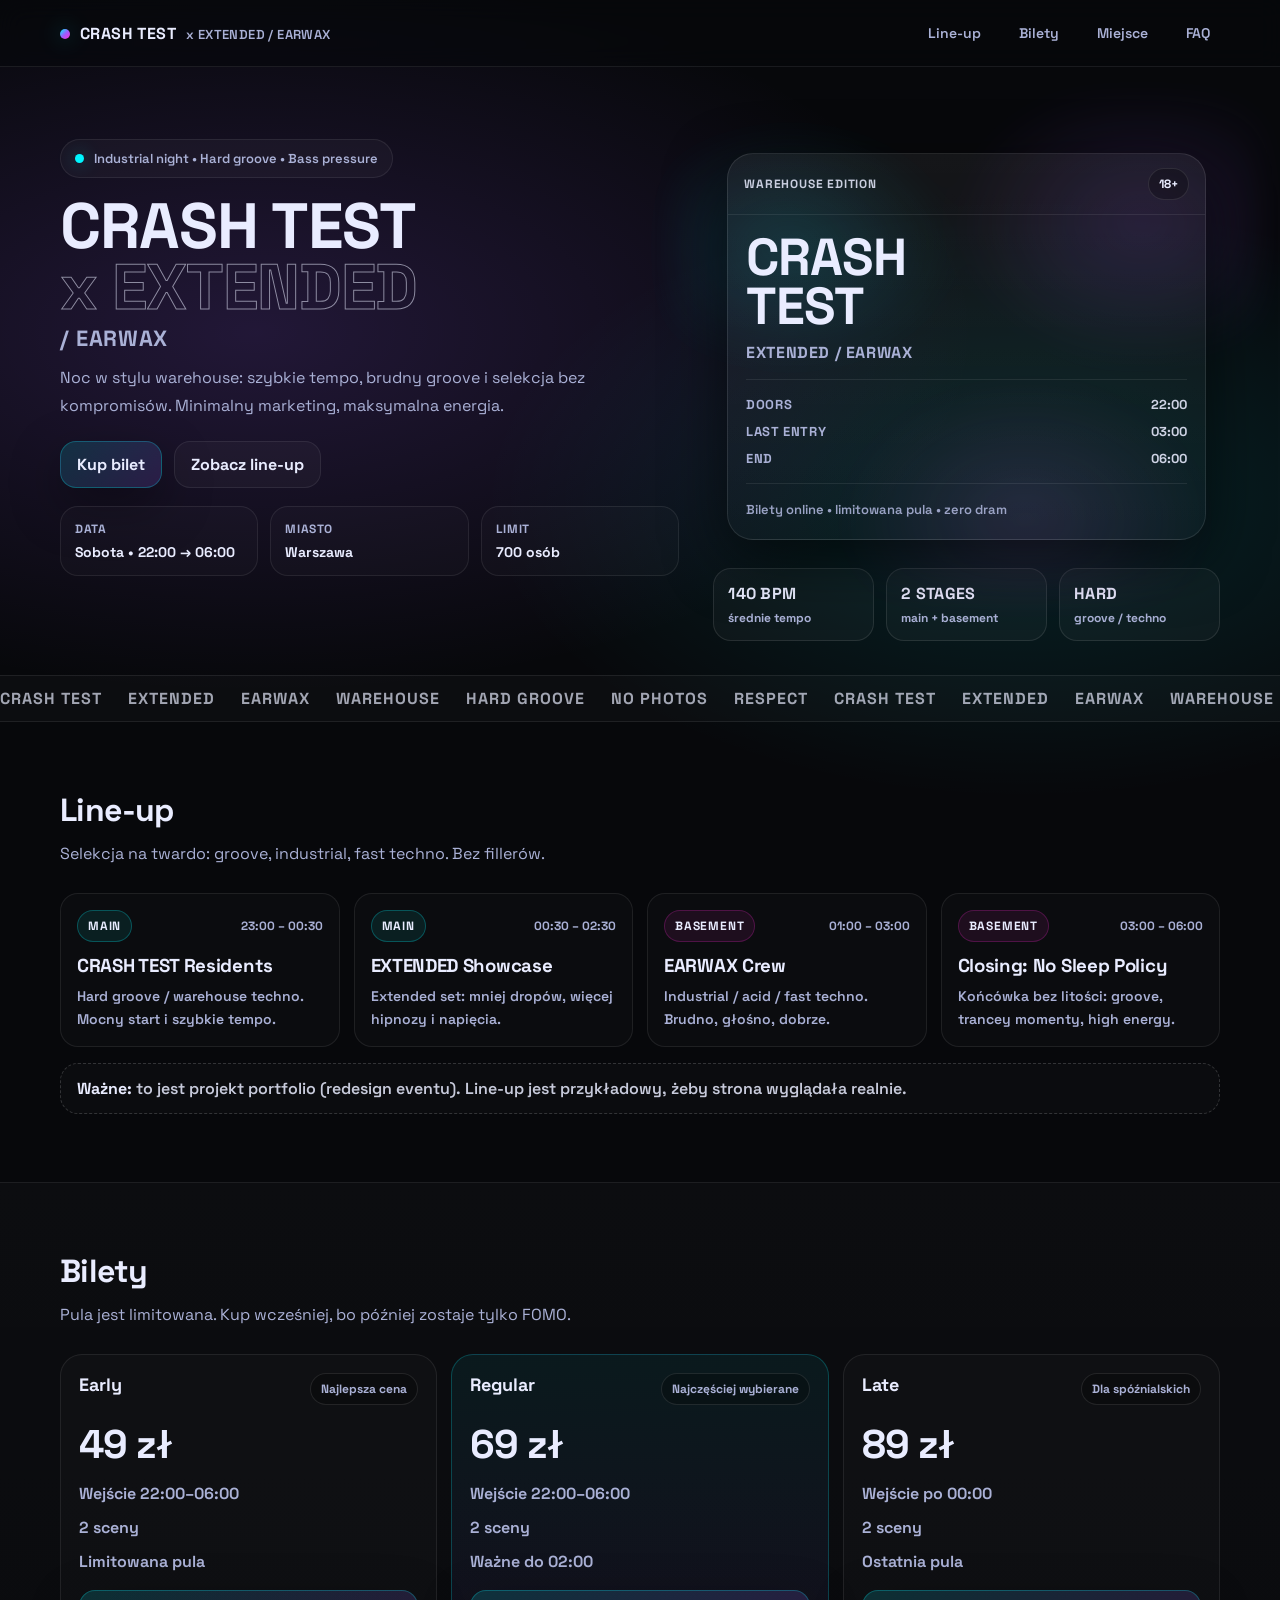
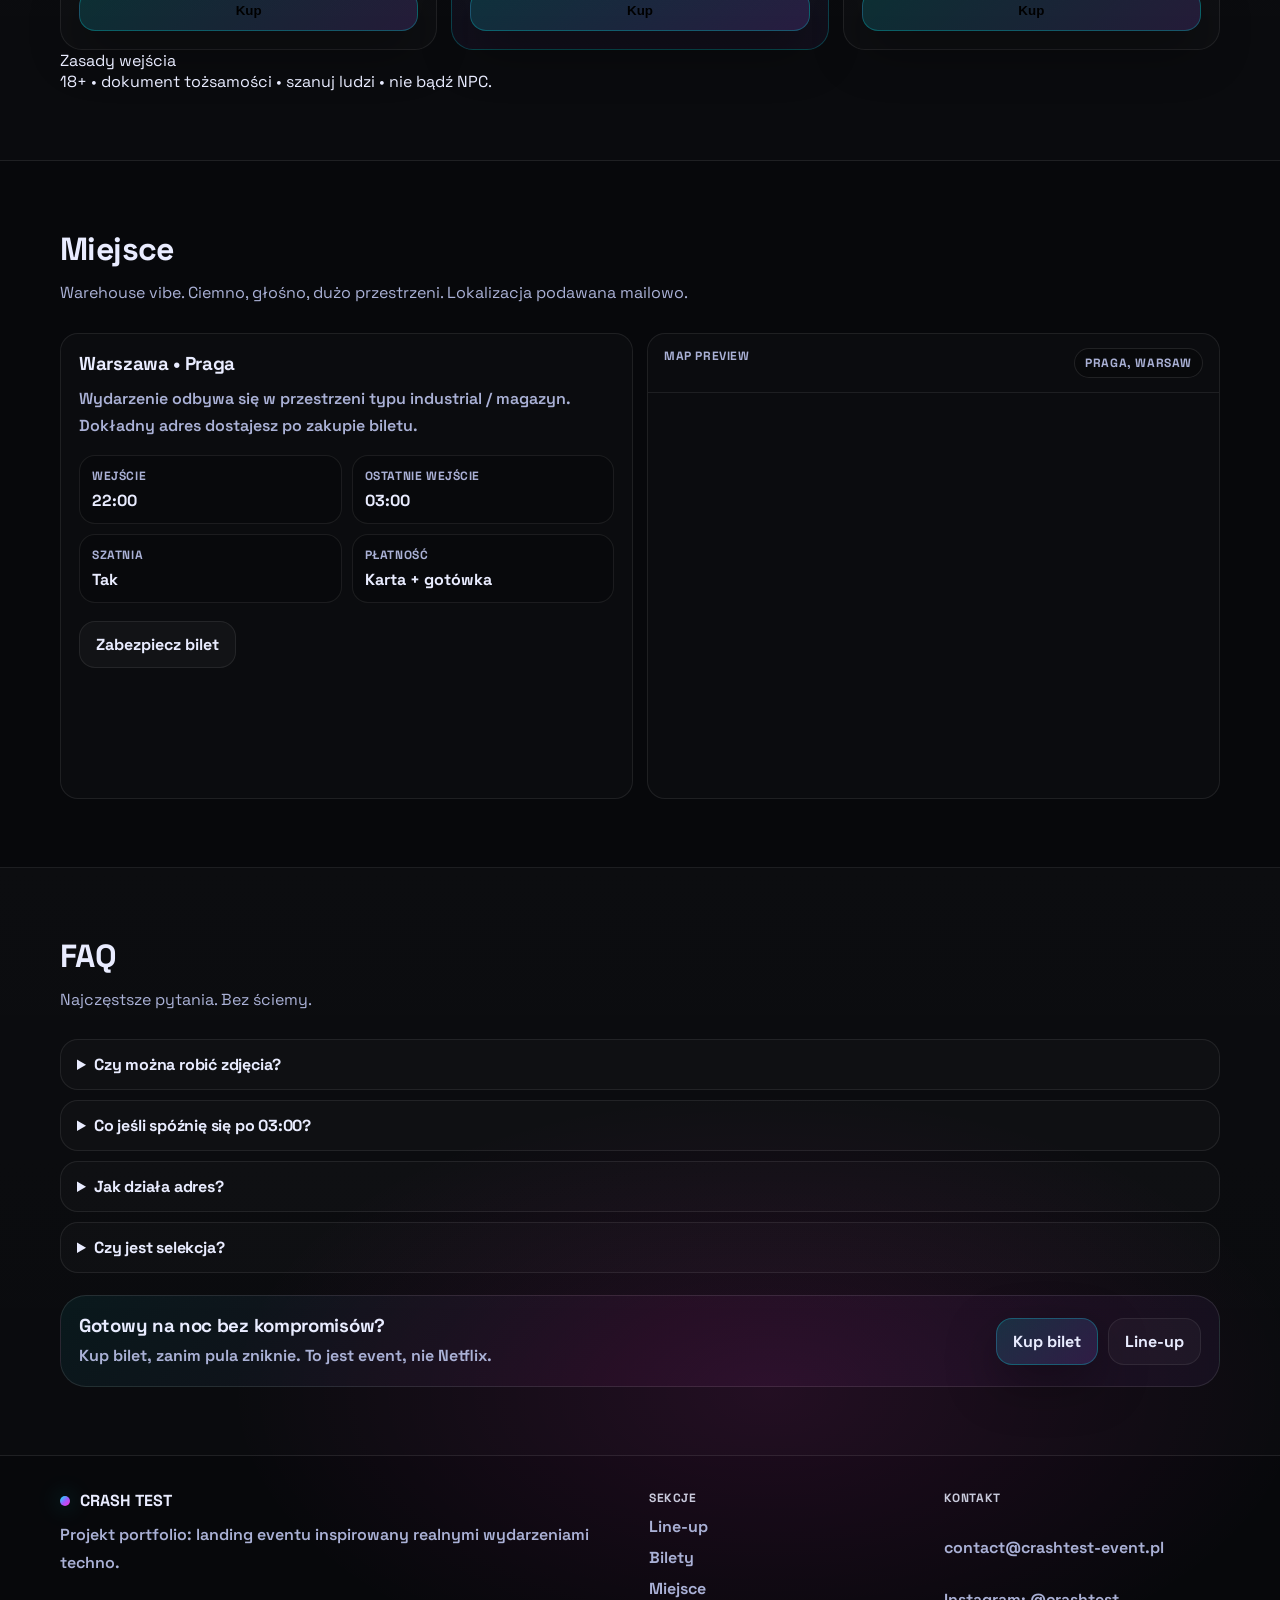
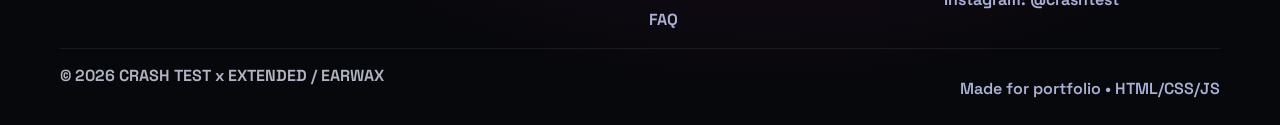
==== index.html @ 770e6b6e "Add files via upload" ====
<!DOCTYPE html>
<html lang="pl">
<head>
  <meta charset="UTF-8" />
  <meta name="viewport" content="width=device-width, initial-scale=1.0" />
  <title>CRASH TEST x EXTENDED / EARWAX — Event</title>
  <meta name="description" content="CRASH TEST x EXTENDED / EARWAX — industrial night. Line-up, bilety, lokalizacja, FAQ." />

  <link rel="preconnect" href="https://fonts.googleapis.com">
  <link rel="preconnect" href="https://fonts.gstatic.com" crossorigin>
  <link href="https://fonts.googleapis.com/css2?family=Space+Grotesk:wght@400;500;600;700&display=swap" rel="stylesheet">

  <link rel="stylesheet" href="style.css" />
</head>

<body>
  <!-- Top progress -->
  <div class="scroll-progress" id="scrollProgress"></div>

  <!-- Nav -->
  <header class="nav" id="nav">
    <div class="container nav__inner">
      <a class="brand" href="#top" aria-label="CRASH TEST Home">
        <span class="brand__dot"></span>
        <span class="brand__name">CRASH TEST</span>
        <span class="brand__muted">x EXTENDED / EARWAX</span>
      </a>

      <nav class="nav__links" aria-label="Menu">
        <a href="#lineup">Line-up</a>
        <a href="#tickets">Bilety</a>
        <a href="#venue">Miejsce</a>
        <a href="#faq">FAQ</a>
      </nav>

      <button class="nav__burger" id="burger" aria-label="Otwórz menu" aria-expanded="false">
        <span></span><span></span><span></span>
      </button>
    </div>

    <div class="nav__mobile" id="mobileMenu" aria-hidden="true">
      <a href="#lineup">Line-up</a>
      <a href="#tickets">Bilety</a>
      <a href="#venue">Miejsce</a>
      <a href="#faq">FAQ</a>
      <a class="btn btn--solid" href="#tickets">Kup bilet</a>
    </div>
  </header>

  <!-- Hero -->
  <main id="top" class="hero">
    <div class="container hero__grid">
      <div class="hero__left">
        <div class="pill">
          <span class="pill__dot"></span>
          <span>Industrial night • Hard groove • Bass pressure</span>
        </div>

        <h1 class="hero__title">
          CRASH TEST
          <span class="hero__title--stroke">x EXTENDED</span>
          <span class="hero__title--sub">/ EARWAX</span>
        </h1>

        <p class="hero__desc">
          Noc w stylu warehouse: szybkie tempo, brudny groove i selekcja bez kompromisów.
          Minimalny marketing, maksymalna energia.
        </p>

        <div class="hero__cta">
          <a class="btn btn--solid" href="#tickets">Kup bilet</a>
          <a class="btn btn--ghost" href="#lineup">Zobacz line-up</a>
        </div>

        <div class="hero__meta">
          <div class="meta">
            <div class="meta__label">Data</div>
            <div class="meta__value">Sobota • 22:00 → 06:00</div>
          </div>
          <div class="meta">
            <div class="meta__label">Miasto</div>
            <div class="meta__value">Warszawa</div>
          </div>
          <div class="meta">
            <div class="meta__label">Limit</div>
            <div class="meta__value">700 osób</div>
          </div>
        </div>
      </div>

      <div class="hero__right">
        <div class="poster">
          <div class="poster__glow"></div>
          <div class="poster__card">
            <div class="poster__top">
              <div class="poster__tag">WAREHOUSE EDITION</div>
              <div class="poster__chip">18+</div>
            </div>

            <div class="poster__content">
              <div class="poster__big">CRASH<br>TEST</div>
              <div class="poster__small">EXTENDED / EARWAX</div>

              <div class="poster__divider"></div>

              <div class="poster__rows">
                <div class="poster__row">
                  <span>DOORS</span><span>22:00</span>
                </div>
                <div class="poster__row">
                  <span>LAST ENTRY</span><span>03:00</span>
                </div>
                <div class="poster__row">
                  <span>END</span><span>06:00</span>
                </div>
              </div>

              <div class="poster__divider"></div>

              <div class="poster__hint">
                Bilety online • limitowana pula • zero dram
              </div>
            </div>
          </div>
        </div>

        <div class="hero__floating">
          <div class="stat">
            <div class="stat__num">140 BPM</div>
            <div class="stat__label">średnie tempo</div>
          </div>
          <div class="stat">
            <div class="stat__num">2 STAGES</div>
            <div class="stat__label">main + basement</div>
          </div>
          <div class="stat">
            <div class="stat__num">HARD</div>
            <div class="stat__label">groove / techno</div>
          </div>
        </div>
      </div>
    </div>

    <div class="hero__bg">
      <div class="noise"></div>
      <div class="grid"></div>
    </div>
  </main>

  <!-- Marquee -->
  <section class="marquee" aria-label="Informacje przewijane">
    <div class="marquee__track">
      <span>CRASH TEST</span>
      <span>EXTENDED</span>
      <span>EARWAX</span>
      <span>WAREHOUSE</span>
      <span>HARD GROOVE</span>
      <span>NO PHOTOS</span>
      <span>RESPECT</span>
      <span>CRASH TEST</span>
      <span>EXTENDED</span>
      <span>EARWAX</span>
      <span>WAREHOUSE</span>
      <span>HARD GROOVE</span>
      <span>NO PHOTOS</span>
      <span>RESPECT</span>
    </div>
  </section>

  <!-- Lineup -->
  <section id="lineup" class="section">
    <div class="container">
      <div class="section__head">
        <h2>Line-up</h2>
        <p>
          Selekcja na twardo: groove, industrial, fast techno. Bez fillerów.
        </p>
      </div>

      <div class="cards">
        <article class="card">
          <div class="card__top">
            <div class="badge">MAIN</div>
            <div class="time">23:00 – 00:30</div>
          </div>
          <h3>CRASH TEST Residents</h3>
          <p>Hard groove / warehouse techno. Mocny start i szybkie tempo.</p>
        </article>

        <article class="card">
          <div class="card__top">
            <div class="badge">MAIN</div>
            <div class="time">00:30 – 02:30</div>
          </div>
          <h3>EXTENDED Showcase</h3>
          <p>Extended set: mniej dropów, więcej hipnozy i napięcia.</p>
        </article>

        <article class="card">
          <div class="card__top">
            <div class="badge badge--alt">BASEMENT</div>
            <div class="time">01:00 – 03:00</div>
          </div>
          <h3>EARWAX Crew</h3>
          <p>Industrial / acid / fast techno. Brudno, głośno, dobrze.</p>
        </article>

        <article class="card">
          <div class="card__top">
            <div class="badge badge--alt">BASEMENT</div>
            <div class="time">03:00 – 06:00</div>
          </div>
          <h3>Closing: No Sleep Policy</h3>
          <p>Końcówka bez litości: groove, trancey momenty, high energy.</p>
        </article>
      </div>

      <div class="lineup__note">
        <div class="note">
          <strong>Ważne:</strong> to jest projekt portfolio (redesign eventu).
          Line-up jest przykładowy, żeby strona wyglądała realnie.
        </div>
      </div>
    </div>
  </section>

  <!-- Tickets -->
  <section id="tickets" class="section section--alt">
    <div class="container">
      <div class="section__head">
        <h2>Bilety</h2>
        <p>
          Pula jest limitowana. Kup wcześniej, bo później zostaje tylko FOMO.
        </p>
      </div>

      <div class="pricing">
        <article class="price">
          <div class="price__head">
            <h3>Early</h3>
            <div class="price__tag">Najlepsza cena</div>
          </div>
          <div class="price__value">49 zł</div>
          <ul class="price__list">
            <li>Wejście 22:00–06:00</li>
            <li>2 sceny</li>
            <li>Limitowana pula</li>
          </ul>
          <button class="btn btn--solid w100" data-buy="Early 49 zł">Kup</button>
        </article>

        <article class="price price--featured">
          <div class="price__head">
            <h3>Regular</h3>
            <div class="price__tag">Najczęściej wybierane</div>
          </div>
          <div class="price__value">69 zł</div>
          <ul class="price__list">
            <li>Wejście 22:00–06:00</li>
            <li>2 sceny</li>
            <li>Ważne do 02:00</li>
          </ul>
          <button class="btn btn--solid w100" data-buy="Regular 69 zł">Kup</button>
        </article>

        <article class="price">
          <div class="price__head">
            <h3>Late</h3>
            <div class="price__tag">Dla spóźnialskich</div>
          </div>
          <div class="price__value">89 zł</div>
          <ul class="price__list">
            <li>Wejście po 00:00</li>
            <li>2 sceny</li>
            <li>Ostatnia pula</li>
          </ul>
          <button class="btn btn--solid w100" data-buy="Late 89 zł">Kup</button>
        </article>
      </div>

      <div class="ticket__mini">
        <div class="mini">
          <div class="mini__title">Zasady wejścia</div>
          <div class="mini__text">
            18+ • dokument tożsamości • szanuj ludzi • nie bądź NPC.
          </div>
        </div>
      </div>
    </div>
  </section>

  <!-- Venue -->
  <section id="venue" class="section">
    <div class="container">
      <div class="section__head">
        <h2>Miejsce</h2>
        <p>
          Warehouse vibe. Ciemno, głośno, dużo przestrzeni. Lokalizacja podawana mailowo.
        </p>
      </div>

      <div class="venue">
        <div class="venue__card">
          <h3>Warszawa • Praga</h3>
          <p>
            Wydarzenie odbywa się w przestrzeni typu industrial / magazyn.
            Dokładny adres dostajesz po zakupie biletu.
          </p>

          <div class="venue__grid">
            <div class="venue__item">
              <div class="venue__k">Wejście</div>
              <div class="venue__v">22:00</div>
            </div>
            <div class="venue__item">
              <div class="venue__k">Ostatnie wejście</div>
              <div class="venue__v">03:00</div>
            </div>
            <div class="venue__item">
              <div class="venue__k">Szatnia</div>
              <div class="venue__v">Tak</div>
            </div>
            <div class="venue__item">
              <div class="venue__k">Płatność</div>
              <div class="venue__v">Karta + gotówka</div>
            </div>
          </div>

          <a class="btn btn--ghost" href="#tickets">Zabezpiecz bilet</a>
        </div>

        <div class="venue__map">
          <div class="map">
            <div class="map__top">
              <span>Map preview</span>
              <span class="map__chip">Praga, Warsaw</span>
            </div>
<div class="map__iframe">
  <iframe
    src="https://www.google.com/maps/embed?pb=!1m18!1m12!1m3!1d2436.123456789!2d21.0000!3d52.2300!2m3!1f0!2f0!3f0!3m2!1i1024!2i768!4f13.1!3m3!1m2!1s0x471eccf123456789%3A0xabcdef!2sWarszawa+Praga!5e0!3m2!1spl!2spl!4v1234567890"
    width="100%" height="400" style="border:0;" allowfullscreen="" loading="lazy" referrerpolicy="no-referrer-when-downgrade">
  </iframe>
</div>
          </div>
        </div>
      </div>

    </div>
  </section>

  <!-- FAQ -->
  <section id="faq" class="section section--alt">
    <div class="container">
      <div class="section__head">
        <h2>FAQ</h2>
        <p>Najczęstsze pytania. Bez ściemy.</p>
      </div>

      <div class="faq">
        <details class="faq__item">
          <summary>Czy można robić zdjęcia?</summary>
          <p>
            Preferowany jest vibe „tu i teraz”. Jeśli już, to bez flasha i bez robienia ludziom
            prywatnej sesji.
          </p>
        </details>

        <details class="faq__item">
          <summary>Co jeśli spóźnię się po 03:00?</summary>
          <p>
            Po 03:00 wejście może zostać zamknięte. To jest impreza, nie dworzec.
          </p>
        </details>

        <details class="faq__item">
          <summary>Jak działa adres?</summary>
          <p>
            Po zakupie biletu dostajesz mail z lokalizacją i instrukcją wejścia.
          </p>
        </details>

        <details class="faq__item">
          <summary>Czy jest selekcja?</summary>
          <p>
            Tak — selekcja jest po zachowaniu, nie po ubraniu. Szanuj ludzi i muzykę.
          </p>
        </details>
      </div>

      <div class="cta">
        <div class="cta__left">
          <h3>Gotowy na noc bez kompromisów?</h3>
          <p>
            Kup bilet, zanim pula zniknie. To jest event, nie Netflix.
          </p>
        </div>
        <div class="cta__right">
          <a class="btn btn--solid" href="#tickets">Kup bilet</a>
          <a class="btn btn--ghost" href="#lineup">Line-up</a>
        </div>
      </div>
    </div>
  </section>

  <!-- Footer -->
  <footer class="footer">
    <div class="container footer__grid">
      <div>
        <div class="footer__brand">
          <span class="brand__dot"></span>
          <strong>CRASH TEST</strong>
        </div>
        <p class="footer__muted">
          Projekt portfolio: landing eventu inspirowany realnymi wydarzeniami techno.
        </p>
      </div>

      <div class="footer__cols">
        <div class="footer__col">
          <div class="footer__h">Sekcje</div>
          <a href="#lineup">Line-up</a>
          <a href="#tickets">Bilety</a>
          <a href="#venue">Miejsce</a>
          <a href="#faq">FAQ</a>
        </div>

        <div class="footer__col">
          <div class="footer__h">Kontakt</div>
          <a href="#" onclick="return false;">contact@crashtest-event.pl</a>
          <a href="#" onclick="return false;">Instagram: @crashtest</a>
        </div>
      </div>
    </div>

    <div class="container footer__bottom">
      <span>© 2026 CRASH TEST x EXTENDED / EARWAX</span>
      <span class="footer__muted">Made for portfolio • HTML/CSS/JS</span>
    </div>
  </footer>

  <!-- Modal -->
  <div class="modal" id="modal" aria-hidden="true">
    <div class="modal__backdrop" data-close="1"></div>
    <div class="modal__card" role="dialog" aria-modal="true" aria-label="Zakup biletu">
      <div class="modal__top">
        <div class="modal__title">Rezerwacja biletu</div>
        <button class="modal__x" id="modalClose" aria-label="Zamknij">✕</button>
      </div>

      <div class="modal__body">
        <p class="modal__muted">
          To jest demo (portfolio). Kliknięcie symuluje zakup.
        </p>

        <div class="modal__row">
          <div class="modal__k">Wybrany bilet</div>
          <div class="modal__v" id="selectedTicket">—</div>
        </div>

        <form class="form" id="ticketForm">
          <label class="field">
            <span>Imię</span>
            <input type="text" name="name" placeholder="np. Maciek" required>
          </label>

          <label class="field">
            <span>E-mail</span>
            <input type="email" name="email" placeholder="np. maciek@gmail.com" required>
          </label>

          <button class="btn btn--solid w100" type="submit">Potwierdź</button>
          <button class="btn btn--ghost w100" type="button" data-close="1">Anuluj</button>
        </form>
      </div>
    </div>
  </div>

  <script src="script.js"></script>
</body>
</html>
---- style.css ----
:root{
  --bg: #07080b;
  --bg2:#0b0d13;
  --card:#0f1220;
  --card2:#0c0f1a;
  --text:#e9ecff;
  --muted:#aab1d6;
  --line: rgba(255,255,255,.08);

  --neon1:#9b5cff;
  --neon2:#00f5ff;
  --neon3:#ff2bd6;

  --radius: 18px;
  --shadow: 0 18px 60px rgba(0,0,0,.55);
}

*{ box-sizing:border-box; }
html{ scroll-behavior:smooth; }
body{
  margin:0;
  font-family:"Space Grotesk", system-ui, -apple-system, Segoe UI, Roboto, Arial, sans-serif;
  background: radial-gradient(1200px 600px at 20% 10%, rgba(155,92,255,.18), transparent 60%),
              radial-gradient(900px 500px at 80% 15%, rgba(0,245,255,.12), transparent 60%),
              radial-gradient(900px 500px at 60% 90%, rgba(255,43,214,.10), transparent 60%),
              var(--bg);
  color:var(--text);
}

a{ color:inherit; text-decoration:none; }
.container{
  width:min(1160px, 92%);
  margin:0 auto;
}

.scroll-progress{
  position:fixed;
  top:0; left:0;
  height:3px;
  width:0%;
  background: linear-gradient(90deg, var(--neon2), var(--neon1), var(--neon3));
  z-index:9999;
}

/* NAV */
.nav{
  position:sticky;
  top:0;
  z-index:1000;
  backdrop-filter: blur(12px);
  background: rgba(7,8,11,.55);
  border-bottom:1px solid var(--line);
}
.nav__inner{
  display:flex;
  align-items:center;
  justify-content:space-between;
  gap:18px;
  padding:14px 0;
}
.brand{
  display:flex;
  align-items:baseline;
  gap:10px;
  font-weight:700;
  letter-spacing:.4px;
}
.brand__dot{
  width:10px; height:10px;
  border-radius:50%;
  background: linear-gradient(135deg, var(--neon2), var(--neon1), var(--neon3));
  box-shadow: 0 0 22px rgba(0,245,255,.35);
}
.brand__name{ font-size:16px; }
.brand__muted{
  font-size:13px;
  color:var(--muted);
  font-weight:600;
}

.nav__links{
  display:flex;
  gap:18px;
  align-items:center;
}
.nav__links a{
  font-weight:600;
  font-size:14px;
  color:var(--muted);
  padding:10px 10px;
  border-radius:12px;
  transition:.2s ease;
}
.nav__links a:hover{
  color:var(--text);
  background: rgba(255,255,255,.05);
}

.nav__burger{
  display:none;
  border:0;
  background:transparent;
  cursor:pointer;
  padding:10px;
  border-radius:12px;
}
.nav__burger span{
  display:block;
  width:26px;
  height:2px;
  background:var(--text);
  margin:6px 0;
  opacity:.9;
}

.nav__mobile{
  display:none;
  padding:12px 0 18px;
  border-top:1px solid var(--line);
}
.nav__mobile a{
  display:block;
  padding:12px 0;
  color:var(--muted);
  font-weight:600;
}
.nav__mobile a:hover{ color:var(--text); }

/* HERO */
.hero{
  position:relative;
  padding:72px 0 34px;
  overflow:hidden;
}
.hero__grid{
  display:grid;
  grid-template-columns: 1.1fr .9fr;
  gap:34px;
  align-items:start;
}
.pill{
  display:inline-flex;
  align-items:center;
  gap:10px;
  padding:10px 14px;
  border:1px solid var(--line);
  background: rgba(255,255,255,.03);
  border-radius:999px;
  color:var(--muted);
  font-weight:600;
  font-size:13px;
}
.pill__dot{
  width:9px; height:9px;
  border-radius:50%;
  background: var(--neon2);
  box-shadow:0 0 18px rgba(0,245,255,.4);
}

.hero__title{
  margin:18px 0 12px;
  font-size: clamp(42px, 5vw, 66px);
  line-height: .95;
  letter-spacing:-1px;
}
.hero__title--stroke{
  display:block;
  color:transparent;
  -webkit-text-stroke: 1px rgba(233,236,255,.55);
  text-stroke: 1px rgba(233,236,255,.55);
}
.hero__title--sub{
  display:block;
  font-size: clamp(18px, 2vw, 22px);
  color:var(--muted);
  margin-top:10px;
  letter-spacing:.6px;
  font-weight:700;
}

.hero__desc{
  color:var(--muted);
  font-size:16px;
  line-height:1.7;
  max-width:54ch;
}

.hero__cta{
  display:flex;
  gap:12px;
  margin:22px 0 18px;
  flex-wrap:wrap;
}

.btn{
  display:inline-flex;
  align-items:center;
  justify-content:center;
  gap:10px;
  padding:12px 16px;
  border-radius:16px;
  font-weight:700;
  border:1px solid var(--line);
  transition:.18s ease;
  cursor:pointer;
  user-select:none;
}
.btn--solid{
  background: linear-gradient(135deg, rgba(0,245,255,.14), rgba(155,92,255,.16));
  border-color: rgba(0,245,255,.25);
  box-shadow: 0 18px 50px rgba(0,0,0,.35);
}
.btn--solid:hover{
  transform: translateY(-1px);
  border-color: rgba(155,92,255,.45);
}
.btn--ghost{
  background: rgba(255,255,255,.03);
}
.btn--ghost:hover{
  background: rgba(255,255,255,.06);
  transform: translateY(-1px);
}
.w100{ width:100%; }

.hero__meta{
  display:grid;
  grid-template-columns: repeat(3, 1fr);
  gap:12px;
  margin-top:12px;
}
.meta{
  border:1px solid var(--line);
  background: rgba(255,255,255,.02);
  border-radius: var(--radius);
  padding:14px 14px;
}
.meta__label{
  color:var(--muted);
  font-weight:700;
  font-size:12px;
  letter-spacing:.6px;
  text-transform:uppercase;
}
.meta__value{
  margin-top:6px;
  font-weight:700;
  font-size:14px;
}

.poster{
  position:relative;
  padding:14px;
}
.poster__glow{
  position:absolute;
  inset:-40px;
  background:
    radial-gradient(280px 200px at 20% 30%, rgba(0,245,255,.16), transparent 60%),
    radial-gradient(320px 240px at 80% 25%, rgba(155,92,255,.18), transparent 60%),
    radial-gradient(320px 240px at 60% 85%, rgba(255,43,214,.12), transparent 60%);
  filter: blur(18px);
  opacity:.9;
}
.poster__card{
  position:relative;
  border-radius: 26px;
  background: linear-gradient(180deg, rgba(255,255,255,.06), rgba(255,255,255,.02));
  border:1px solid rgba(255,255,255,.10);
  box-shadow: var(--shadow);
  overflow:hidden;
}
.poster__top{
  display:flex;
  align-items:center;
  justify-content:space-between;
  padding:14px 16px;
  border-bottom:1px solid rgba(255,255,255,.08);
}
.poster__tag{
  font-weight:800;
  letter-spacing:.8px;
  font-size:12px;
  color: rgba(233,236,255,.85);
}
.poster__chip{
  padding:7px 10px;
  border-radius:999px;
  font-weight:800;
  font-size:12px;
  border:1px solid rgba(255,255,255,.10);
  background: rgba(0,0,0,.25);
}
.poster__content{
  padding:18px 18px 20px;
}
.poster__big{
  font-size:52px;
  font-weight:900;
  letter-spacing:-1px;
  line-height:.95;
}
.poster__small{
  margin-top:10px;
  color:var(--muted);
  font-weight:800;
  letter-spacing:.6px;
}
.poster__divider{
  height:1px;
  background: rgba(255,255,255,.08);
  margin:16px 0;
}
.poster__rows{
  display:grid;
  gap:10px;
}
.poster__row{
  display:flex;
  justify-content:space-between;
  color: rgba(233,236,255,.88);
  font-weight:700;
  font-size:13px;
}
.poster__row span:first-child{
  color:var(--muted);
  font-weight:800;
  letter-spacing:.6px;
}
.poster__hint{
  color: rgba(170,177,214,.9);
  font-weight:600;
  font-size:13px;
  line-height:1.5;
}

.hero__floating{
  display:grid;
  grid-template-columns: repeat(3, 1fr);
  gap:12px;
  margin-top:14px;
}
.stat{
  border:1px solid rgba(255,255,255,.10);
  background: rgba(255,255,255,.03);
  border-radius: var(--radius);
  padding:14px 14px;
}
.stat__num{
  font-weight:900;
  letter-spacing:.3px;
}
.stat__label{
  margin-top:6px;
  color:var(--muted);
  font-weight:700;
  font-size:12px;
}

.hero__bg{
  position:absolute;
  inset:0;
  z-index:-1;
}
.noise{
  position:absolute;
  inset:0;
  opacity:.12;
  background-image: url("https://grainy-gradients.vercel.app/noise.svg");
  mix-blend-mode: overlay;
  pointer-events:none;
}
.grid{
  position:absolute;
  inset:0;
  background-image:
    linear-gradient(to right, rgba(255,255,255,.05) 1px, transparent 1px),
    linear-gradient(to bottom, rgba(255,255,255,.05) 1px, transparent 1px);
  background-size: 80px 80px;
  opacity:.06;
  mask-image: radial-gradient(500px 300px at 20% 10%, black 40%, transparent 70%);
}

/* MARQUEE */
.marquee{
  border-top:1px solid var(--line);
  border-bottom:1px solid var(--line);
  background: rgba(255,255,255,.02);
  overflow:hidden;
}
.marquee__track{
  display:flex;
  gap:26px;
  padding:12px 0;
  white-space:nowrap;
  animation: scroll 18s linear infinite;
  font-weight:900;
  letter-spacing:1px;
  text-transform:uppercase;
  color: rgba(233,236,255,.8);
}
.marquee__track span{
  opacity:.85;
}
@keyframes scroll{
  from{ transform: translateX(0); }
  to{ transform: translateX(-50%); }
}

/* SECTIONS */
.section{
  padding:68px 0;
}
.section--alt{
  background: linear-gradient(180deg, rgba(255,255,255,.02), rgba(255,255,255,.01));
  border-top:1px solid var(--line);
  border-bottom:1px solid var(--line);
}
.section__head{
  display:grid;
  gap:10px;
  margin-bottom:26px;
}
.section__head h2{
  margin:0;
  font-size:32px;
  letter-spacing:-.6px;
}
.section__head p{
  margin:0;
  color:var(--muted);
  line-height:1.7;
  max-width:70ch;
}

/* Cards */
.cards{
  display:grid;
  grid-template-columns: repeat(4, 1fr);
  gap:14px;
}
.card{
  border-radius: var(--radius);
  border:1px solid var(--line);
  background: rgba(255,255,255,.02);
  padding:16px 16px 16px;
  transition:.18s ease;
}
.card:hover{
  transform: translateY(-2px);
  border-color: rgba(0,245,255,.22);
  background: rgba(255,255,255,.03);
}
.card__top{
  display:flex;
  align-items:center;
  justify-content:space-between;
  gap:10px;
  margin-bottom:12px;
}
.badge{
  font-weight:900;
  font-size:12px;
  letter-spacing:.8px;
  padding:7px 10px;
  border-radius:999px;
  border:1px solid rgba(0,245,255,.25);
  background: rgba(0,245,255,.08);
}
.badge--alt{
  border-color: rgba(255,43,214,.22);
  background: rgba(255,43,214,.08);
}
.time{
  color:var(--muted);
  font-weight:800;
  font-size:12px;
}
.card h3{
  margin:0 0 8px;
  letter-spacing:-.3px;
}
.card p{
  margin:0;
  color:var(--muted);
  line-height:1.6;
  font-weight:600;
  font-size:14px;
}

.lineup__note{ margin-top:16px; }
.note{
  border-radius: var(--radius);
  border:1px dashed rgba(255,255,255,.16);
  background: rgba(255,255,255,.02);
  padding:14px 16px;
  color: rgba(233,236,255,.85);
  font-weight:600;
}
.note strong{ color:var(--text); }

/* Pricing */
.pricing{
  display:grid;
  grid-template-columns: repeat(3, 1fr);
  gap:14px;
}
.price{
  border-radius: 22px;
  border:1px solid var(--line);
  background: rgba(255,255,255,.02);
  padding:18px;
  transition:.18s ease;
}
.price:hover{
  transform: translateY(-2px);
  border-color: rgba(155,92,255,.25);
}
.price__head{
  display:flex;
  align-items:flex-start;
  justify-content:space-between;
  gap:10px;
}
.price__head h3{
  margin:0;
  font-size:18px;
}
.price__tag{
  font-size:12px;
  color:var(--muted);
  font-weight:800;
  padding:7px 10px;
  border-radius:999px;
  border:1px solid rgba(255,255,255,.10);
  background: rgba(0,0,0,.25);
}
.price__value{
  font-size:40px;
  font-weight:900;
  margin:14px 0 12px;
  letter-spacing:-1px;
}
.price__list{
  list-style:none;
  padding:0;
  margin:0 0 16px;
  display:grid;
  gap:10px;
}
.price__list li{
  color:var(--muted);
  font-weight:650;
  line-height:1.5;
}
.price--featured{
  border-color: rgba(0,245,255,.22);
  background: linear-gradient(180deg, rgba(0,245,255,.06), rgba(155,92,255,.06));
}

/* Venue */
.venue{
  display:grid;
  grid-template-columns: 1fr 1fr;
  gap:14px;
}
.venue__card{
  border-radius: var(--radius);
  border:1px solid var(--line);
  background: rgba(255,255,255,.02);
  padding:18px;
}
.venue__card h3{
  margin:0 0 10px;
  letter-spacing:-.3px;
}
.venue__card p{
  margin:0 0 16px;
  color:var(--muted);
  line-height:1.7;
  font-weight:600;
}
.venue__grid{
  display:grid;
  grid-template-columns: repeat(2, 1fr);
  gap:10px;
  margin:14px 0 18px;
}
.venue__item{
  border:1px solid rgba(255,255,255,.08);
  background: rgba(0,0,0,.20);
  border-radius: 16px;
  padding:12px 12px;
}
.venue__k{
  color:var(--muted);
  font-weight:800;
  font-size:12px;
  letter-spacing:.6px;
  text-transform:uppercase;
}
.venue__v{
  margin-top:6px;
  font-weight:900;
}


.map__iframe iframe {
  border-radius: 18px;
  border:1px solid rgba(255,255,255,.08);
  width: 100%;
  height: 400px;
}


.map{
  border-radius: var(--radius);
  border:1px solid var(--line);
  background: rgba(255,255,255,.02);
  overflow:hidden;
}
.map__top{
  display:flex;
  justify-content:space-between;
  padding:14px 16px;
  border-bottom:1px solid rgba(255,255,255,.08);
  color:var(--muted);
  font-weight:800;
  font-size:12px;
  letter-spacing:.6px;
  text-transform:uppercase;
}
.map__chip{
  border:1px solid rgba(255,255,255,.10);
  background: rgba(0,0,0,.25);
  padding:6px 10px;
  border-radius:999px;
}
.map__fake{
  height:320px;
  position:relative;
  background:
    radial-gradient(120px 120px at 25% 30%, rgba(0,245,255,.10), transparent 70%),
    radial-gradient(160px 160px at 70% 55%, rgba(155,92,255,.10), transparent 70%),
    linear-gradient(180deg, rgba(255,255,255,.03), rgba(255,255,255,.01));
}
.map__pin{
  position:absolute;
  left:55%;
  top:52%;
  width:16px;
  height:16px;
  border-radius:50%;
  background: var(--neon2);
  box-shadow: 0 0 30px rgba(0,245,255,.5);
  transform: translate(-50%, -50%);
}
.map__pin::after{
  content:"";
  position:absolute;
  left:50%;
  top:50%;
  width:64px;
  height:64px;
  border-radius:50%;
  border:1px solid rgba(0,245,255,.25);
  transform: translate(-50%, -50%);
  animation: pulse 1.8s ease infinite;
}
@keyframes pulse{
  0%{ opacity:.2; transform: translate(-50%, -50%) scale(.75); }
  60%{ opacity:.25; transform: translate(-50%, -50%) scale(1.15); }
  100%{ opacity:0; transform: translate(-50%, -50%) scale(1.35); }
}
.map__hint{
  position:absolute;
  left:14px;
  right:14px;
  bottom:14px;
  border:1px solid rgba(255,255,255,.10);
  background: rgba(0,0,0,.35);
  padding:12px 12px;
  border-radius: 16px;
  color: rgba(233,236,255,.85);
  font-weight:650;
  line-height:1.55;
}

/* FAQ */
.faq{
  display:grid;
  gap:10px;
}
.faq__item{
  border-radius: var(--radius);
  border:1px solid var(--line);
  background: rgba(255,255,255,.02);
  padding:14px 16px;
}
.faq__item summary{
  cursor:pointer;
  font-weight:900;
  letter-spacing:-.2px;
}
.faq__item p{
  margin:10px 0 0;
  color:var(--muted);
  line-height:1.7;
  font-weight:600;
}

/* CTA */
.cta{
  margin-top:22px;
  border-radius: 26px;
  border:1px solid rgba(255,255,255,.10);
  background: linear-gradient(135deg, rgba(0,245,255,.06), rgba(255,43,214,.05), rgba(155,92,255,.06));
  padding:18px;
  display:flex;
  align-items:center;
  justify-content:space-between;
  gap:16px;
  flex-wrap:wrap;
}
.cta__left h3{
  margin:0 0 6px;
  letter-spacing:-.3px;
}
.cta__left p{
  margin:0;
  color:var(--muted);
  font-weight:650;
  line-height:1.6;
}
.cta__right{
  display:flex;
  gap:10px;
  flex-wrap:wrap;
}

/* FOOTER */
.footer{
  padding:34px 0 22px;
}
.footer__grid{
  display:grid;
  grid-template-columns: 1fr 1fr;
  gap:18px;
  padding-bottom:18px;
  border-bottom:1px solid var(--line);
}
.footer__brand{
  display:flex;
  align-items:center;
  gap:10px;
}
.footer__muted{
  color:var(--muted);
  line-height:1.7;
  font-weight:600;
  margin:10px 0 0;
}
.footer__cols{
  display:grid;
  grid-template-columns: 1fr 1fr;
  gap:18px;
}
.footer__col{
  display:grid;
  gap:10px;
  justify-items:start;
}
.footer__h{
  font-weight:900;
  letter-spacing:.6px;
  text-transform:uppercase;
  font-size:12px;
  color: rgba(233,236,255,.85);
}
.footer__col a{
  color:var(--muted);
  font-weight:650;
}
.footer__col a:hover{ color:var(--text); }

.footer__bottom{
  display:flex;
  justify-content:space-between;
  gap:12px;
  padding-top:16px;
  color: rgba(233,236,255,.75);
  font-weight:650;
  flex-wrap:wrap;
}

/* MODAL */
.modal{
  position:fixed;
  inset:0;
  display:none;
  z-index:2000;
}
.modal.show{ display:block; }
.modal__backdrop{
  position:absolute;
  inset:0;
  background: rgba(0,0,0,.65);
  backdrop-filter: blur(8px);
}
.modal__card{
  position:absolute;
  left:50%;
  top:50%;
  transform: translate(-50%, -50%);
  width:min(520px, 92%);
  border-radius: 26px;
  border:1px solid rgba(255,255,255,.12);
  background: rgba(12,15,26,.92);
  box-shadow: var(--shadow);
  overflow:hidden;
}
.modal__top{
  display:flex;
  align-items:center;
  justify-content:space-between;
  padding:14px 16px;
  border-bottom:1px solid rgba(255,255,255,.08);
}
.modal__title{
  font-weight:900;
  letter-spacing:-.2px;
}
.modal__x{
  border:1px solid rgba(255,255,255,.10);
  background: rgba(255,255,255,.03);
  color:var(--text);
  border-radius:14px;
  padding:10px 12px;
  cursor:pointer;
}
.modal__x:hover{ background: rgba(255,255,255,.06); }
.modal__body{ padding:16px; }
.modal__muted{
  margin:0 0 14px;
  color:var(--muted);
  line-height:1.6;
  font-weight:650;
}
.modal__row{
  display:flex;
  justify-content:space-between;
  gap:12px;
  padding:12px 12px;
  border:1px solid rgba(255,255,255,.08);
  background: rgba(0,0,0,.18);
  border-radius: 16px;
  margin-bottom:14px;
}
.modal__k{
  color:var(--muted);
  font-weight:800;
  letter-spacing:.6px;
  text-transform:uppercase;
  font-size:12px;
}
.modal__v{ font-weight:900; }

.form{
  display:grid;
  gap:12px;
}
.field{
  display:grid;
  gap:8px;
  font-weight:800;
}
.field span{
  color: rgba(233,236,255,.9);
  font-size:13px;
}
.field input{
  border-radius: 16px;
  border:1px solid rgba(255,255,255,.10);
  background: rgba(255,255,255,.03);
  padding:12px 12px;
  color:var(--text);
  font-weight:700;
  outline:none;
}
.field input:focus{
  border-color: rgba(0,245,255,.25);
  box-shadow: 0 0 0 4px rgba(0,245,255,.08);
}

/* RESPONSIVE */
@media (max-width: 980px){
  .hero__grid{ grid-template-columns:1fr; }
  .hero{ padding-top:56px; }
  .cards{ grid-template-columns: repeat(2, 1fr); }
  .pricing{ grid-template-columns:1fr; }
  .venue{ grid-template-columns:1fr; }
  .hero__meta{ grid-template-columns:1fr; }
  .hero__floating{ grid-template-columns:1fr; }
  .footer__grid{ grid-template-columns:1fr; }
}

@media (max-width: 860px){
  .nav__links{ display:none; }
  .nav__burger{ display:block; }
  .nav__mobile.show{ display:block; }
}
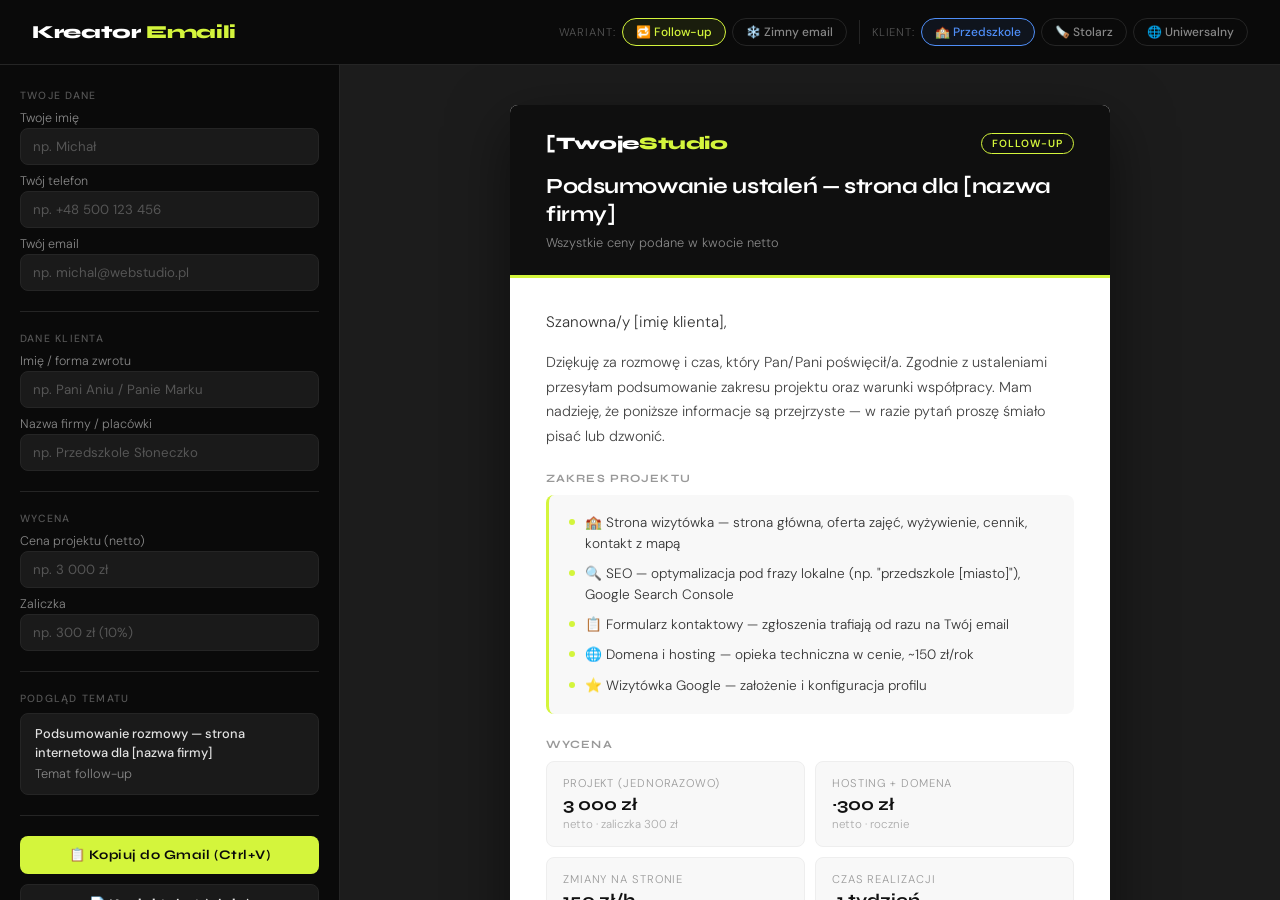
==== commit c3b76822: "Update index.html" ====
--- a/index.html
+++ b/index.html
@@ -1,480 +1,733 @@
-<!DOCTYPE html>
-<html lang="pl">
-<head>
-  <meta charset="UTF-8" />
-  <meta name="viewport" content="width=device-width, initial-scale=1.0" />
-  <title>CRASH TEST x EXTENDED / EARWAX — Event</title>
-  <meta name="description" content="CRASH TEST x EXTENDED / EARWAX — industrial night. Line-up, bilety, lokalizacja, FAQ." />
-
-  <link rel="preconnect" href="https://fonts.googleapis.com">
-  <link rel="preconnect" href="https://fonts.gstatic.com" crossorigin>
-  <link href="https://fonts.googleapis.com/css2?family=Space+Grotesk:wght@400;500;600;700&display=swap" rel="stylesheet">
-
-  <link rel="stylesheet" href="style.css" />
-</head>
-
-<body>
-  <!-- Top progress -->
-  <div class="scroll-progress" id="scrollProgress"></div>
-
-  <!-- Nav -->
-  <header class="nav" id="nav">
-    <div class="container nav__inner">
-      <a class="brand" href="#top" aria-label="CRASH TEST Home">
-        <span class="brand__dot"></span>
-        <span class="brand__name">CRASH TEST</span>
-        <span class="brand__muted">x EXTENDED / EARWAX</span>
-      </a>
-
-      <nav class="nav__links" aria-label="Menu">
-        <a href="#lineup">Line-up</a>
-        <a href="#tickets">Bilety</a>
-        <a href="#venue">Miejsce</a>
-        <a href="#faq">FAQ</a>
-      </nav>
-
-      <button class="nav__burger" id="burger" aria-label="Otwórz menu" aria-expanded="false">
-        <span></span><span></span><span></span>
-      </button>
-    </div>
-
-    <div class="nav__mobile" id="mobileMenu" aria-hidden="true">
-      <a href="#lineup">Line-up</a>
-      <a href="#tickets">Bilety</a>
-      <a href="#venue">Miejsce</a>
-      <a href="#faq">FAQ</a>
-      <a class="btn btn--solid" href="#tickets">Kup bilet</a>
-    </div>
-  </header>
-
-  <!-- Hero -->
-  <main id="top" class="hero">
-    <div class="container hero__grid">
-      <div class="hero__left">
-        <div class="pill">
-          <span class="pill__dot"></span>
-          <span>Industrial night • Hard groove • Bass pressure</span>
-        </div>
-
-        <h1 class="hero__title">
-          CRASH TEST
-          <span class="hero__title--stroke">x EXTENDED</span>
-          <span class="hero__title--sub">/ EARWAX</span>
-        </h1>
-
-        <p class="hero__desc">
-          Noc w stylu warehouse: szybkie tempo, brudny groove i selekcja bez kompromisów.
-          Minimalny marketing, maksymalna energia.
-        </p>
-
-        <div class="hero__cta">
-          <a class="btn btn--solid" href="#tickets">Kup bilet</a>
-          <a class="btn btn--ghost" href="#lineup">Zobacz line-up</a>
-        </div>
-
-        <div class="hero__meta">
-          <div class="meta">
-            <div class="meta__label">Data</div>
-            <div class="meta__value">Sobota • 22:00 → 06:00</div>
-          </div>
-          <div class="meta">
-            <div class="meta__label">Miasto</div>
-            <div class="meta__value">Warszawa</div>
-          </div>
-          <div class="meta">
-            <div class="meta__label">Limit</div>
-            <div class="meta__value">700 osób</div>
-          </div>
-        </div>
-      </div>
-
-      <div class="hero__right">
-        <div class="poster">
-          <div class="poster__glow"></div>
-          <div class="poster__card">
-            <div class="poster__top">
-              <div class="poster__tag">WAREHOUSE EDITION</div>
-              <div class="poster__chip">18+</div>
-            </div>
-
-            <div class="poster__content">
-              <div class="poster__big">CRASH<br>TEST</div>
-              <div class="poster__small">EXTENDED / EARWAX</div>
-
-              <div class="poster__divider"></div>
-
-              <div class="poster__rows">
-                <div class="poster__row">
-                  <span>DOORS</span><span>22:00</span>
-                </div>
-                <div class="poster__row">
-                  <span>LAST ENTRY</span><span>03:00</span>
-                </div>
-                <div class="poster__row">
-                  <span>END</span><span>06:00</span>
-                </div>
-              </div>
-
-              <div class="poster__divider"></div>
-
-              <div class="poster__hint">
-                Bilety online • limitowana pula • zero dram
-              </div>
-            </div>
-          </div>
-        </div>
-
-        <div class="hero__floating">
-          <div class="stat">
-            <div class="stat__num">140 BPM</div>
-            <div class="stat__label">średnie tempo</div>
-          </div>
-          <div class="stat">
-            <div class="stat__num">2 STAGES</div>
-            <div class="stat__label">main + basement</div>
-          </div>
-          <div class="stat">
-            <div class="stat__num">HARD</div>
-            <div class="stat__label">groove / techno</div>
-          </div>
-        </div>
-      </div>
-    </div>
-
-    <div class="hero__bg">
-      <div class="noise"></div>
-      <div class="grid"></div>
-    </div>
-  </main>
-
-  <!-- Marquee -->
-  <section class="marquee" aria-label="Informacje przewijane">
-    <div class="marquee__track">
-      <span>CRASH TEST</span>
-      <span>EXTENDED</span>
-      <span>EARWAX</span>
-      <span>WAREHOUSE</span>
-      <span>HARD GROOVE</span>
-      <span>NO PHOTOS</span>
-      <span>RESPECT</span>
-      <span>CRASH TEST</span>
-      <span>EXTENDED</span>
-      <span>EARWAX</span>
-      <span>WAREHOUSE</span>
-      <span>HARD GROOVE</span>
-      <span>NO PHOTOS</span>
-      <span>RESPECT</span>
-    </div>
-  </section>
-
-  <!-- Lineup -->
-  <section id="lineup" class="section">
-    <div class="container">
-      <div class="section__head">
-        <h2>Line-up</h2>
-        <p>
-          Selekcja na twardo: groove, industrial, fast techno. Bez fillerów.
-        </p>
-      </div>
-
-      <div class="cards">
-        <article class="card">
-          <div class="card__top">
-            <div class="badge">MAIN</div>
-            <div class="time">23:00 – 00:30</div>
-          </div>
-          <h3>CRASH TEST Residents</h3>
-          <p>Hard groove / warehouse techno. Mocny start i szybkie tempo.</p>
-        </article>
-
-        <article class="card">
-          <div class="card__top">
-            <div class="badge">MAIN</div>
-            <div class="time">00:30 – 02:30</div>
-          </div>
-          <h3>EXTENDED Showcase</h3>
-          <p>Extended set: mniej dropów, więcej hipnozy i napięcia.</p>
-        </article>
-
-        <article class="card">
-          <div class="card__top">
-            <div class="badge badge--alt">BASEMENT</div>
-            <div class="time">01:00 – 03:00</div>
-          </div>
-          <h3>EARWAX Crew</h3>
-          <p>Industrial / acid / fast techno. Brudno, głośno, dobrze.</p>
-        </article>
-
-        <article class="card">
-          <div class="card__top">
-            <div class="badge badge--alt">BASEMENT</div>
-            <div class="time">03:00 – 06:00</div>
-          </div>
-          <h3>Closing: No Sleep Policy</h3>
-          <p>Końcówka bez litości: groove, trancey momenty, high energy.</p>
-        </article>
-      </div>
-
-      <div class="lineup__note">
-        <div class="note">
-          <strong>Ważne:</strong> to jest projekt portfolio (redesign eventu).
-          Line-up jest przykładowy, żeby strona wyglądała realnie.
-        </div>
-      </div>
-    </div>
-  </section>
-
-  <!-- Tickets -->
-  <section id="tickets" class="section section--alt">
-    <div class="container">
-      <div class="section__head">
-        <h2>Bilety</h2>
-        <p>
-          Pula jest limitowana. Kup wcześniej, bo później zostaje tylko FOMO.
-        </p>
-      </div>
-
-      <div class="pricing">
-        <article class="price">
-          <div class="price__head">
-            <h3>Early</h3>
-            <div class="price__tag">Najlepsza cena</div>
-          </div>
-          <div class="price__value">49 zł</div>
-          <ul class="price__list">
-            <li>Wejście 22:00–06:00</li>
-            <li>2 sceny</li>
-            <li>Limitowana pula</li>
-          </ul>
-          <button class="btn btn--solid w100" data-buy="Early 49 zł">Kup</button>
-        </article>
-
-        <article class="price price--featured">
-          <div class="price__head">
-            <h3>Regular</h3>
-            <div class="price__tag">Najczęściej wybierane</div>
-          </div>
-          <div class="price__value">69 zł</div>
-          <ul class="price__list">
-            <li>Wejście 22:00–06:00</li>
-            <li>2 sceny</li>
-            <li>Ważne do 02:00</li>
-          </ul>
-          <button class="btn btn--solid w100" data-buy="Regular 69 zł">Kup</button>
-        </article>
-
-        <article class="price">
-          <div class="price__head">
-            <h3>Late</h3>
-            <div class="price__tag">Dla spóźnialskich</div>
-          </div>
-          <div class="price__value">89 zł</div>
-          <ul class="price__list">
-            <li>Wejście po 00:00</li>
-            <li>2 sceny</li>
-            <li>Ostatnia pula</li>
-          </ul>
-          <button class="btn btn--solid w100" data-buy="Late 89 zł">Kup</button>
-        </article>
-      </div>
-
-      <div class="ticket__mini">
-        <div class="mini">
-          <div class="mini__title">Zasady wejścia</div>
-          <div class="mini__text">
-            18+ • dokument tożsamości • szanuj ludzi • nie bądź NPC.
-          </div>
-        </div>
-      </div>
-    </div>
-  </section>
-
-  <!-- Venue -->
-  <section id="venue" class="section">
-    <div class="container">
-      <div class="section__head">
-        <h2>Miejsce</h2>
-        <p>
-          Warehouse vibe. Ciemno, głośno, dużo przestrzeni. Lokalizacja podawana mailowo.
-        </p>
-      </div>
-
-      <div class="venue">
-        <div class="venue__card">
-          <h3>Warszawa • Praga</h3>
-          <p>
-            Wydarzenie odbywa się w przestrzeni typu industrial / magazyn.
-            Dokładny adres dostajesz po zakupie biletu.
-          </p>
-
-          <div class="venue__grid">
-            <div class="venue__item">
-              <div class="venue__k">Wejście</div>
-              <div class="venue__v">22:00</div>
-            </div>
-            <div class="venue__item">
-              <div class="venue__k">Ostatnie wejście</div>
-              <div class="venue__v">03:00</div>
-            </div>
-            <div class="venue__item">
-              <div class="venue__k">Szatnia</div>
-              <div class="venue__v">Tak</div>
-            </div>
-            <div class="venue__item">
-              <div class="venue__k">Płatność</div>
-              <div class="venue__v">Karta + gotówka</div>
-            </div>
-          </div>
-
-          <a class="btn btn--ghost" href="#tickets">Zabezpiecz bilet</a>
-        </div>
-
-        <div class="venue__map">
-          <div class="map">
-            <div class="map__top">
-              <span>Map preview</span>
-              <span class="map__chip">Praga, Warsaw</span>
-            </div>
-<div class="map__iframe">
-  <iframe
-    src="https://www.google.com/maps/embed?pb=!1m18!1m12!1m3!1d2436.123456789!2d21.0000!3d52.2300!2m3!1f0!2f0!3f0!3m2!1i1024!2i768!4f13.1!3m3!1m2!1s0x471eccf123456789%3A0xabcdef!2sWarszawa+Praga!5e0!3m2!1spl!2spl!4v1234567890"
-    width="100%" height="400" style="border:0;" allowfullscreen="" loading="lazy" referrerpolicy="no-referrer-when-downgrade">
-  </iframe>
-</div>
-          </div>
-        </div>
-      </div>
-
-    </div>
-  </section>
-
-  <!-- FAQ -->
-  <section id="faq" class="section section--alt">
-    <div class="container">
-      <div class="section__head">
-        <h2>FAQ</h2>
-        <p>Najczęstsze pytania. Bez ściemy.</p>
-      </div>
-
-      <div class="faq">
-        <details class="faq__item">
-          <summary>Czy można robić zdjęcia?</summary>
-          <p>
-            Preferowany jest vibe „tu i teraz”. Jeśli już, to bez flasha i bez robienia ludziom
-            prywatnej sesji.
-          </p>
-        </details>
-
-        <details class="faq__item">
-          <summary>Co jeśli spóźnię się po 03:00?</summary>
-          <p>
-            Po 03:00 wejście może zostać zamknięte. To jest impreza, nie dworzec.
-          </p>
-        </details>
-
-        <details class="faq__item">
-          <summary>Jak działa adres?</summary>
-          <p>
-            Po zakupie biletu dostajesz mail z lokalizacją i instrukcją wejścia.
-          </p>
-        </details>
-
-        <details class="faq__item">
-          <summary>Czy jest selekcja?</summary>
-          <p>
-            Tak — selekcja jest po zachowaniu, nie po ubraniu. Szanuj ludzi i muzykę.
-          </p>
-        </details>
-      </div>
-
-      <div class="cta">
-        <div class="cta__left">
-          <h3>Gotowy na noc bez kompromisów?</h3>
-          <p>
-            Kup bilet, zanim pula zniknie. To jest event, nie Netflix.
-          </p>
-        </div>
-        <div class="cta__right">
-          <a class="btn btn--solid" href="#tickets">Kup bilet</a>
-          <a class="btn btn--ghost" href="#lineup">Line-up</a>
-        </div>
-      </div>
-    </div>
-  </section>
-
-  <!-- Footer -->
-  <footer class="footer">
-    <div class="container footer__grid">
-      <div>
-        <div class="footer__brand">
-          <span class="brand__dot"></span>
-          <strong>CRASH TEST</strong>
-        </div>
-        <p class="footer__muted">
-          Projekt portfolio: landing eventu inspirowany realnymi wydarzeniami techno.
-        </p>
-      </div>
-
-      <div class="footer__cols">
-        <div class="footer__col">
-          <div class="footer__h">Sekcje</div>
-          <a href="#lineup">Line-up</a>
-          <a href="#tickets">Bilety</a>
-          <a href="#venue">Miejsce</a>
-          <a href="#faq">FAQ</a>
-        </div>
-
-        <div class="footer__col">
-          <div class="footer__h">Kontakt</div>
-          <a href="#" onclick="return false;">contact@crashtest-event.pl</a>
-          <a href="#" onclick="return false;">Instagram: @crashtest</a>
-        </div>
-      </div>
-    </div>
-
-    <div class="container footer__bottom">
-      <span>© 2026 CRASH TEST x EXTENDED / EARWAX</span>
-      <span class="footer__muted">Made for portfolio • HTML/CSS/JS</span>
-    </div>
-  </footer>
-
-  <!-- Modal -->
-  <div class="modal" id="modal" aria-hidden="true">
-    <div class="modal__backdrop" data-close="1"></div>
-    <div class="modal__card" role="dialog" aria-modal="true" aria-label="Zakup biletu">
-      <div class="modal__top">
-        <div class="modal__title">Rezerwacja biletu</div>
-        <button class="modal__x" id="modalClose" aria-label="Zamknij">✕</button>
-      </div>
-
-      <div class="modal__body">
-        <p class="modal__muted">
-          To jest demo (portfolio). Kliknięcie symuluje zakup.
-        </p>
-
-        <div class="modal__row">
-          <div class="modal__k">Wybrany bilet</div>
-          <div class="modal__v" id="selectedTicket">—</div>
-        </div>
-
-        <form class="form" id="ticketForm">
-          <label class="field">
-            <span>Imię</span>
-            <input type="text" name="name" placeholder="np. Maciek" required>
-          </label>
-
-          <label class="field">
-            <span>E-mail</span>
-            <input type="email" name="email" placeholder="np. maciek@gmail.com" required>
-          </label>
-
-          <button class="btn btn--solid w100" type="submit">Potwierdź</button>
-          <button class="btn btn--ghost w100" type="button" data-close="1">Anuluj</button>
-        </form>
-      </div>
-    </div>
-  </div>
-
-  <script src="script.js"></script>
-</body>
-</html>
+<!DOCTYPE html>
+<html lang="pl">
+<head>
+<meta charset="UTF-8">
+<meta name="viewport" content="width=device-width, initial-scale=1.0">
+<title>Kreator Emaili</title>
+<link href="https://fonts.googleapis.com/css2?family=Syne:wght@400;600;700;800&family=DM+Sans:ital,opsz,wght@0,9..40,300;0,9..40,400;0,9..40,500;1,9..40,300&display=swap" rel="stylesheet">
+<style>
+:root {
+  --bg: #0a0a0a;
+  --bg2: #131313;
+  --bg3: #1a1a1a;
+  --border: #252525;
+  --accent: #d4f53c;
+  --accent2: #4f8ef7;
+  --text: #e2e2e2;
+  --muted: #555;
+  --muted2: #888;
+}
+*, *::before, *::after { box-sizing: border-box; margin: 0; padding: 0; }
+html, body { height: 100%; }
+body {
+  background: var(--bg);
+  color: var(--text);
+  font-family: 'DM Sans', sans-serif;
+  font-weight: 300;
+  display: flex;
+  flex-direction: column;
+  min-height: 100vh;
+}
+.topbar {
+  display: flex;
+  align-items: center;
+  justify-content: space-between;
+  padding: 18px 32px;
+  border-bottom: 1px solid var(--border);
+  background: var(--bg);
+  position: sticky;
+  top: 0;
+  z-index: 200;
+  flex-wrap: wrap;
+  gap: 12px;
+}
+.topbar-title {
+  font-family: 'Syne', sans-serif;
+  font-weight: 800;
+  font-size: 1.15rem;
+  color: #fff;
+  letter-spacing: -0.02em;
+}
+.topbar-title span { color: var(--accent); }
+.pill-group { display: flex; gap: 6px; flex-wrap: wrap; }
+.pill {
+  font-family: 'DM Sans', sans-serif;
+  font-size: 0.75rem;
+  font-weight: 500;
+  padding: 5px 13px;
+  border-radius: 20px;
+  border: 1px solid var(--border);
+  background: transparent;
+  color: var(--muted2);
+  cursor: pointer;
+  transition: all 0.15s;
+  white-space: nowrap;
+}
+.pill:hover { border-color: #3a3a3a; color: var(--text); }
+.pill.active { border-color: var(--accent); color: var(--accent); background: rgba(212,245,60,0.08); }
+.pill.active-blue { border-color: var(--accent2); color: var(--accent2); background: rgba(79,142,247,0.08); }
+.sep { width: 1px; height: 24px; background: var(--border); margin: 0 4px; }
+.layout {
+  display: grid;
+  grid-template-columns: 340px 1fr;
+  flex: 1;
+  min-height: 0;
+}
+.sidebar {
+  border-right: 1px solid var(--border);
+  overflow-y: auto;
+  padding: 24px 20px;
+  display: flex;
+  flex-direction: column;
+  gap: 20px;
+}
+.sidebar-section-title {
+  font-size: 0.65rem;
+  text-transform: uppercase;
+  letter-spacing: 0.12em;
+  color: var(--muted);
+  margin-bottom: 8px;
+  font-weight: 500;
+}
+.field-group { display: flex; flex-direction: column; gap: 8px; }
+.field-label { font-size: 0.78rem; color: var(--muted2); margin-bottom: 2px; }
+.field-input {
+  background: var(--bg3);
+  border: 1px solid var(--border);
+  border-radius: 8px;
+  padding: 9px 12px;
+  font-family: 'DM Sans', sans-serif;
+  font-size: 0.83rem;
+  color: var(--text);
+  width: 100%;
+  transition: border-color 0.15s;
+  resize: vertical;
+}
+.field-input:focus { outline: none; border-color: var(--accent); }
+.field-input::placeholder { color: var(--muted); }
+.divider-line { border: none; border-top: 1px solid var(--border); }
+.copy-btn {
+  width: 100%;
+  padding: 11px;
+  background: var(--accent);
+  border: none;
+  border-radius: 8px;
+  font-family: 'Syne', sans-serif;
+  font-weight: 700;
+  font-size: 0.82rem;
+  color: #0a0a0a;
+  cursor: pointer;
+  transition: opacity 0.15s, transform 0.1s;
+  letter-spacing: 0.04em;
+}
+.copy-btn:hover { opacity: 0.88; }
+.copy-btn:active { transform: scale(0.98); }
+.copy-btn.copied { background: #3ecf8e; }
+.subject-preview {
+  background: var(--bg3);
+  border: 1px solid var(--border);
+  border-radius: 8px;
+  padding: 10px 14px;
+  font-size: 0.8rem;
+  color: var(--muted2);
+  line-height: 1.5;
+}
+.subject-preview strong { color: var(--text); font-weight: 500; display: block; margin-bottom: 2px; }
+.preview-area {
+  background: #1c1c1c;
+  overflow-y: auto;
+  display: flex;
+  align-items: flex-start;
+  justify-content: center;
+  padding: 40px 24px;
+}
+.email-frame {
+  width: 100%;
+  max-width: 600px;
+  background: #fff;
+  border-radius: 8px;
+  overflow: hidden;
+  box-shadow: 0 20px 60px rgba(0,0,0,0.5);
+  font-family: Georgia, 'Times New Roman', serif;
+}
+.em-header {
+  background: #0f0f0f;
+  padding: 28px 36px 24px;
+  border-bottom: 3px solid #d4f53c;
+}
+.em-header-top {
+  display: flex;
+  align-items: center;
+  justify-content: space-between;
+  margin-bottom: 18px;
+}
+.em-logo {
+  font-family: 'Syne', sans-serif;
+  font-weight: 800;
+  font-size: 1.1rem;
+  color: #fff;
+  letter-spacing: -0.02em;
+}
+.em-logo span { color: #d4f53c; }
+.em-badge {
+  font-size: 0.65rem;
+  font-family: 'DM Sans', sans-serif;
+  font-weight: 600;
+  text-transform: uppercase;
+  letter-spacing: 0.1em;
+  padding: 3px 10px;
+  border-radius: 20px;
+  border: 1px solid;
+}
+.em-badge.follow { border-color: #d4f53c; color: #d4f53c; }
+.em-badge.cold { border-color: #4f8ef7; color: #4f8ef7; }
+.em-headline {
+  color: #fff;
+  font-family: 'Syne', sans-serif;
+  font-weight: 700;
+  font-size: 1.35rem;
+  line-height: 1.3;
+  letter-spacing: -0.02em;
+}
+.em-sub {
+  color: #888;
+  font-family: 'DM Sans', sans-serif;
+  font-size: 0.8rem;
+  margin-top: 6px;
+  font-weight: 300;
+}
+.em-body { padding: 32px 36px; background: #fff; }
+.em-greeting {
+  font-size: 0.95rem;
+  color: #333;
+  margin-bottom: 16px;
+  line-height: 1.6;
+  font-family: 'DM Sans', sans-serif;
+}
+.em-intro {
+  font-size: 0.9rem;
+  color: #444;
+  line-height: 1.7;
+  margin-bottom: 24px;
+  font-family: 'DM Sans', sans-serif;
+}
+.em-section-title {
+  font-family: 'Syne', sans-serif;
+  font-weight: 700;
+  font-size: 0.7rem;
+  text-transform: uppercase;
+  letter-spacing: 0.1em;
+  color: #999;
+  margin-bottom: 10px;
+}
+.em-scope {
+  background: #f8f8f8;
+  border-radius: 8px;
+  padding: 18px 20px;
+  margin-bottom: 24px;
+  border-left: 3px solid #d4f53c;
+}
+.em-scope-item {
+  display: flex;
+  align-items: flex-start;
+  gap: 10px;
+  margin-bottom: 10px;
+  font-size: 0.85rem;
+  color: #333;
+  font-family: 'DM Sans', sans-serif;
+  line-height: 1.5;
+}
+.em-scope-item:last-child { margin-bottom: 0; }
+.em-scope-dot {
+  width: 6px;
+  height: 6px;
+  background: #d4f53c;
+  border-radius: 50%;
+  flex-shrink: 0;
+  margin-top: 6px;
+}
+.em-pricing {
+  display: grid;
+  grid-template-columns: 1fr 1fr;
+  gap: 10px;
+  margin-bottom: 24px;
+}
+.em-price-card {
+  background: #f8f8f8;
+  border-radius: 8px;
+  padding: 14px 16px;
+  border: 1px solid #eee;
+}
+.em-price-label {
+  font-size: 0.7rem;
+  text-transform: uppercase;
+  letter-spacing: 0.08em;
+  color: #999;
+  font-family: 'DM Sans', sans-serif;
+  margin-bottom: 4px;
+}
+.em-price-value {
+  font-family: 'Syne', sans-serif;
+  font-weight: 700;
+  font-size: 1.1rem;
+  color: #111;
+}
+.em-price-note {
+  font-size: 0.72rem;
+  color: #aaa;
+  font-family: 'DM Sans', sans-serif;
+  margin-top: 2px;
+}
+.em-cta-box {
+  background: #0f0f0f;
+  border-radius: 8px;
+  padding: 20px 24px;
+  margin-bottom: 24px;
+  display: flex;
+  align-items: center;
+  justify-content: space-between;
+  gap: 16px;
+  flex-wrap: wrap;
+}
+.em-cta-text {
+  font-size: 0.88rem;
+  color: #ccc;
+  font-family: 'DM Sans', sans-serif;
+  line-height: 1.5;
+  flex: 1;
+}
+.em-cta-text strong { color: #fff; }
+.em-cta-btn {
+  background: #d4f53c;
+  color: #0a0a0a;
+  font-family: 'Syne', sans-serif;
+  font-weight: 700;
+  font-size: 0.75rem;
+  padding: 10px 20px;
+  border-radius: 6px;
+  text-decoration: none;
+  white-space: nowrap;
+  letter-spacing: 0.04em;
+  display: inline-block;
+}
+.em-needed { margin-bottom: 24px; }
+.em-needed-grid {
+  display: grid;
+  grid-template-columns: 1fr 1fr;
+  gap: 8px;
+}
+.em-needed-item {
+  display: flex;
+  align-items: center;
+  gap: 8px;
+  font-size: 0.8rem;
+  color: #555;
+  font-family: 'DM Sans', sans-serif;
+  background: #f8f8f8;
+  border-radius: 6px;
+  padding: 8px 10px;
+}
+.em-needed-icon { font-size: 0.85rem; flex-shrink: 0; }
+.em-closing {
+  font-size: 0.88rem;
+  color: #555;
+  line-height: 1.7;
+  margin-bottom: 20px;
+  font-family: 'DM Sans', sans-serif;
+}
+.em-sig {
+  border-top: 1px solid #eee;
+  padding-top: 18px;
+  display: flex;
+  align-items: center;
+  gap: 14px;
+}
+.em-sig-avatar {
+  width: 42px;
+  height: 42px;
+  border-radius: 50%;
+  background: #0f0f0f;
+  display: flex;
+  align-items: center;
+  justify-content: center;
+  font-family: 'Syne', sans-serif;
+  font-weight: 800;
+  font-size: 0.9rem;
+  color: #d4f53c;
+  flex-shrink: 0;
+}
+.em-sig-name {
+  font-family: 'Syne', sans-serif;
+  font-weight: 700;
+  font-size: 0.88rem;
+  color: #111;
+}
+.em-sig-role {
+  font-size: 0.75rem;
+  color: #999;
+  font-family: 'DM Sans', sans-serif;
+  margin-top: 1px;
+}
+.em-sig-contact {
+  font-size: 0.72rem;
+  color: #aaa;
+  font-family: 'DM Sans', sans-serif;
+  margin-top: 3px;
+}
+.em-footer {
+  background: #f5f5f5;
+  padding: 14px 36px;
+  text-align: center;
+  font-size: 0.72rem;
+  color: #bbb;
+  font-family: 'DM Sans', sans-serif;
+  border-top: 1px solid #eee;
+  line-height: 1.6;
+}
+@media (max-width: 820px) {
+  .layout { grid-template-columns: 1fr; }
+  .sidebar { border-right: none; border-bottom: 1px solid var(--border); }
+  .preview-area { padding: 20px 12px; }
+  .topbar { padding: 14px 16px; }
+}
+</style>
+</head>
+<body>
+
+<div class="topbar">
+  <div class="topbar-title">Kreator <span>Emaili</span></div>
+  <div style="display:flex; gap:8px; align-items:center; flex-wrap:wrap;">
+    <div class="pill-group">
+      <span style="font-size:0.7rem; color:var(--muted); text-transform:uppercase; letter-spacing:0.08em; align-self:center;">Wariant:</span>
+      <button class="pill active" onclick="setType('follow', this)">🔁 Follow-up</button>
+      <button class="pill" onclick="setType('cold', this)">❄️ Zimny email</button>
+    </div>
+    <div class="sep"></div>
+    <div class="pill-group">
+      <span style="font-size:0.7rem; color:var(--muted); text-transform:uppercase; letter-spacing:0.08em; align-self:center;">Klient:</span>
+      <button class="pill active-blue" onclick="setClient('przedszkole', this)">🏫 Przedszkole</button>
+      <button class="pill" onclick="setClient('stolarz', this)">🪚 Stolarz</button>
+      <button class="pill" onclick="setClient('universal', this)">🌐 Uniwersalny</button>
+    </div>
+  </div>
+</div>
+
+<div class="layout">
+  <div class="sidebar">
+    <div>
+      <div class="sidebar-section-title">Twoje dane</div>
+      <div class="field-group">
+        <div>
+          <div class="field-label">Twoje imię</div>
+          <input class="field-input" id="senderName" type="text" placeholder="np. Michał" oninput="render()">
+        </div>
+        <div>
+          <div class="field-label">Twój telefon</div>
+          <input class="field-input" id="senderPhone" type="text" placeholder="np. +48 500 123 456" oninput="render()">
+        </div>
+        <div>
+          <div class="field-label">Twój email</div>
+          <input class="field-input" id="senderEmail" type="text" placeholder="np. michal@webstudio.pl" oninput="render()">
+        </div>
+      </div>
+    </div>
+
+    <hr class="divider-line">
+
+    <div>
+      <div class="sidebar-section-title">Dane klienta</div>
+      <div class="field-group">
+        <div>
+          <div class="field-label">Imię / forma zwrotu</div>
+          <input class="field-input" id="clientName" type="text" placeholder="np. Pani Aniu / Panie Marku" oninput="render()">
+        </div>
+        <div>
+          <div class="field-label">Nazwa firmy / placówki</div>
+          <input class="field-input" id="clientFirm" type="text" placeholder="np. Przedszkole Słoneczko" oninput="render()">
+        </div>
+      </div>
+    </div>
+
+    <hr class="divider-line">
+
+    <div>
+      <div class="sidebar-section-title">Wycena</div>
+      <div class="field-group">
+        <div>
+          <div class="field-label">Cena projektu (netto)</div>
+          <input class="field-input" id="price" type="text" placeholder="np. 3 000 zł" oninput="render()">
+        </div>
+        <div>
+          <div class="field-label">Zaliczka</div>
+          <input class="field-input" id="deposit" type="text" placeholder="np. 300 zł (10%)" oninput="render()">
+        </div>
+      </div>
+    </div>
+
+    <hr class="divider-line">
+
+    <div>
+      <div class="sidebar-section-title">Podgląd tematu</div>
+      <div class="subject-preview" id="subjectBox">
+        <strong id="subjectLine">— — —</strong>
+        <span id="subjectHint"></span>
+      </div>
+    </div>
+
+    <hr class="divider-line">
+
+    <button class="copy-btn" id="copyBtn" onclick="copyEmail()">📋 Kopiuj do Gmail (Ctrl+V)</button>
+    <button class="copy-btn" style="background:var(--bg3); color:var(--text); border:1px solid var(--border); margin-top:-10px;" onclick="copyPlain()">📄 Kopiuj tekst (plain)</button>
+  </div>
+
+  <div class="preview-area">
+    <div class="email-frame" id="emailPreview"></div>
+  </div>
+</div>
+
+<script>
+let emailType = 'follow';
+let clientType = 'przedszkole';
+
+function setType(t, btn) {
+  emailType = t;
+  document.querySelectorAll('.topbar .pill').forEach(b => {
+    if(['🔁 Follow-up','❄️ Zimny email'].includes(b.textContent.trim())) b.className = 'pill';
+  });
+  btn.classList.add('active');
+  render();
+}
+
+function setClient(c, btn) {
+  clientType = c;
+  document.querySelectorAll('.topbar .pill').forEach(b => {
+    if(['🏫 Przedszkole','🪚 Stolarz','🌐 Uniwersalny'].includes(b.textContent.trim())) b.className = 'pill';
+  });
+  btn.classList.add('active-blue');
+  render();
+}
+
+function v(id) {
+  return document.getElementById(id)?.value?.trim() || '';
+}
+
+function getContent() {
+  const name = v('senderName') || '[Twoje imię]';
+  const phone = v('senderPhone') || '[telefon]';
+  const email = v('senderEmail') || '[email]';
+  const client = v('clientName') || '[imię klienta]';
+  const firm = v('clientFirm') || '[nazwa firmy]';
+  const price = v('price') || '3 000 zł';
+  const deposit = v('deposit') || '300 zł';
+  const initials = name.split(' ').map(w=>w[0]).join('').slice(0,2).toUpperCase();
+
+  const scopes = {
+    przedszkole: [
+      { icon: '🏫', text: 'Strona wizytówka — strona główna, oferta zajęć, wyżywienie, cennik, kontakt z mapą' },
+      { icon: '🔍', text: 'SEO — optymalizacja pod frazy lokalne (np. "przedszkole [miasto]"), Google Search Console' },
+      { icon: '📋', text: 'Formularz kontaktowy — zgłoszenia trafiają od razu na Twój email' },
+      { icon: '🌐', text: 'Domena i hosting — opieka techniczna w cenie, ~150 zł/rok' },
+      { icon: '⭐', text: 'Wizytówka Google — założenie i konfiguracja profilu' },
+    ],
+    stolarz: [
+      { icon: '🪚', text: 'Strona wizytówka — strona główna, galeria realizacji, zakres usług, kontakt' },
+      { icon: '🔍', text: 'SEO — optymalizacja pod frazy lokalne (np. "stolarz [miasto]"), Google Search Console' },
+      { icon: '📋', text: 'Formularz kontaktowy / wycena — zapytania trafiają na Twój email' },
+      { icon: '🌐', text: 'Domena i hosting — opieka techniczna w cenie, ~150 zł/rok' },
+      { icon: '⭐', text: 'Opinie Google — embed opinii bezpośrednio na stronie' },
+    ],
+    universal: [
+      { icon: '💻', text: 'Strona wizytówka — strona główna, oferta, o firmie, kontakt z mapą' },
+      { icon: '🔍', text: 'SEO — optymalizacja pod frazy lokalne, konfiguracja Google Search Console' },
+      { icon: '📋', text: 'Formularz kontaktowy — zgłoszenia trafiają bezpośrednio na Twój email' },
+      { icon: '🌐', text: 'Domena i hosting — pełna opieka techniczna, ~150 zł/rok' },
+      { icon: '⭐', text: 'Wizytówka Google — założenie i optymalizacja profilu' },
+    ],
+  };
+
+  const needed = {
+    przedszkole: ['Zdjęcia placówki', 'Logo (jeśli brak — zrobimy)', 'Informacje o zajęciach', 'Cennik', 'Dane do polityki prywatności'],
+    stolarz: ['Zdjęcia realizacji', 'Logo (jeśli brak — zrobimy)', 'Zakres usług / opis', 'Dane do polityki prywatności', 'Przykłady stron które się podobają'],
+    universal: ['Logo firmy', 'Zdjęcia / grafiki', 'Opis oferty i usług', 'Dane kontaktowe i adres', 'Dane do polityki prywatności'],
+  };
+
+  const headlines = {
+    follow: {
+      przedszkole: 'Podsumowanie ustaleń — strona dla ' + (firm||'Waszej placówki'),
+      stolarz: 'Podsumowanie ustaleń — strona dla ' + (firm||'Waszej firmy'),
+      universal: 'Podsumowanie naszej rozmowy'
+    },
+    cold: {
+      przedszkole: 'Strona internetowa dla ' + (firm||'Waszego przedszkola') + ' — propozycja',
+      stolarz: 'Więcej zleceń dzięki stronie — propozycja dla ' + (firm||'Waszej firmy'),
+      universal: 'Propozycja strony internetowej dla ' + (firm||'Waszej firmy')
+    },
+  };
+
+  const intros = {
+    follow: {
+      przedszkole: `Dziękuję za rozmowę i czas, który Pan/Pani poświęcił/a. Zgodnie z ustaleniami przesyłam podsumowanie zakresu projektu oraz warunki współpracy. Mam nadzieję, że poniższe informacje są przejrzyste — w razie pytań proszę śmiało pisać lub dzwonić.`,
+      stolarz: `Dziękuję za rozmowę. Zgodnie z ustaleniami przesyłam podsumowanie propozycji oraz warunki współpracy. Zależy mi, żeby wszystko było jasne od początku — w razie pytań proszę śmiało pisać lub dzwonić.`,
+      universal: `Dziękuję za rozmowę i Pana/Pani czas. Przesyłam podsumowanie zakresu projektu oraz warunki współpracy — mam nadzieję, że poniższe informacje są przejrzyste i kompletne.`,
+    },
+    cold: {
+      przedszkole: `Zwracam się do Państwa, ponieważ zauważyłem, że ${firm||'Wasza placówka'} nie posiada jeszcze własnej strony internetowej — lub obecna mogłaby działać skuteczniej. Rodzice coraz częściej szukają informacji o przedszkolach w Google przed podjęciem decyzji. Chciałbym zaproponować rozwiązanie, które pozwoli Wam się wyróżnić i dotrzeć do nowych rodzin.`,
+      stolarz: `Piszę do Państwa, ponieważ zauważyłem że ${firm||'Wasza firma'} nie jest jeszcze widoczna w Google — a osoby szukające stolarza w okolicy trafiają do konkurencji. Chciałbym zaproponować prostą, skuteczną stronę, która to zmieni.`,
+      universal: `Piszę do Państwa z propozycją stworzenia profesjonalnej strony internetowej dla ${firm||'Waszej firmy'}. Dobrze zaprojektowana strona to dziś podstawa widoczności w Google i pierwsze wrażenie dla potencjalnych klientów.`,
+    },
+  };
+
+  const closings = {
+    follow: `Proszę o potwierdzenie, czy zaproponowane warunki są akceptowalne. Po potwierdzeniu przesyłam umowę i od razu biorę się do pracy — orientacyjny czas realizacji to tydzień + ewentualne poprawki.\n\nW razie pytań pozostaję do dyspozycji.`,
+    cold: `Jeśli temat Państwa zainteresuje — chętnie porozmawiam, odpowiem na pytania lub pokażę przykłady realizacji. Wystarczy odpisać na tego maila lub zadzwonić.\n\nBez zobowiązań, bez presji.`,
+  };
+
+  const subjects = {
+    follow: {
+      przedszkole: `Podsumowanie rozmowy — strona internetowa dla ${firm||'placówki'}`,
+      stolarz: `Podsumowanie rozmowy — strona dla ${firm||'firmy'}`,
+      universal: `Podsumowanie rozmowy — propozycja strony`
+    },
+    cold: {
+      przedszkole: `Strona internetowa dla ${firm||'Waszego przedszkola'} — bezpłatna propozycja`,
+      stolarz: `Więcej zleceń ze strony internetowej — propozycja dla ${firm||'Waszej firmy'}`,
+      universal: `Profesjonalna strona internetowa — propozycja dla ${firm||'Waszej firmy'}`
+    },
+  };
+
+  return {
+    name, phone, email, client, firm, price, deposit, initials,
+    scope: scopes[clientType],
+    needed: needed[clientType],
+    headline: headlines[emailType][clientType],
+    intro: intros[emailType][clientType],
+    closing: closings[emailType],
+    subject: subjects[emailType][clientType],
+    badgeLabel: emailType === 'follow' ? 'Follow-up' : 'Nowa propozycja',
+  };
+}
+
+function render() {
+  const d = getContent();
+
+  document.getElementById('subjectLine').textContent = d.subject;
+  document.getElementById('subjectHint').textContent = emailType === 'follow' ? 'Temat follow-up' : 'Temat zimny email';
+
+  const scopeHTML = d.scope.map(s => `
+    <div class="em-scope-item">
+      <div class="em-scope-dot"></div>
+      <div><strong style="font-weight:500;">${s.icon}</strong> ${s.text}</div>
+    </div>`).join('');
+
+  const neededHTML = d.needed.map(n => `
+    <div class="em-needed-item"><span class="em-needed-icon">□</span>${n}</div>`).join('');
+
+  const closingLines = d.closing.split('\n\n').map(p => `<p style="margin-bottom:12px;">${p}</p>`).join('');
+
+  document.getElementById('emailPreview').innerHTML = `
+    <div class="em-header">
+      <div class="em-header-top">
+        <div class="em-logo">${d.name.split(' ')[0]||'Web'}<span>Studio</span></div>
+        <div class="em-badge ${emailType}">${d.badgeLabel}</div>
+      </div>
+      <div class="em-headline">${d.headline}</div>
+      <div class="em-sub">Wszystkie ceny podane w kwocie netto</div>
+    </div>
+    <div class="em-body">
+      <p class="em-greeting">Szanowna/y ${d.client},</p>
+      <p class="em-intro">${d.intro}</p>
+      <div class="em-section-title">Zakres projektu</div>
+      <div class="em-scope">${scopeHTML}</div>
+      <div class="em-section-title">Wycena</div>
+      <div class="em-pricing">
+        <div class="em-price-card">
+          <div class="em-price-label">Projekt (jednorazowo)</div>
+          <div class="em-price-value">${d.price}</div>
+          <div class="em-price-note">netto · zaliczka ${d.deposit}</div>
+        </div>
+        <div class="em-price-card">
+          <div class="em-price-label">Hosting + domena</div>
+          <div class="em-price-value">~300 zł</div>
+          <div class="em-price-note">netto · rocznie</div>
+        </div>
+        <div class="em-price-card">
+          <div class="em-price-label">Zmiany na stronie</div>
+          <div class="em-price-value">150 zł/h</div>
+          <div class="em-price-note">netto · po realizacji</div>
+        </div>
+        <div class="em-price-card">
+          <div class="em-price-label">Czas realizacji</div>
+          <div class="em-price-value">~1 tydzień</div>
+          <div class="em-price-note">+ poprawki i treści</div>
+        </div>
+      </div>
+      <div class="em-section-title">Co będzie potrzebne z Państwa strony</div>
+      <div class="em-needed">
+        <div class="em-needed-grid">${neededHTML}</div>
+      </div>
+      <div class="em-cta-box">
+        <div class="em-cta-text"><strong>Masz pytania?</strong> Zadzwoń lub odpisz na tego maila — odpowiem tego samego dnia.</div>
+        <a href="tel:${d.phone}" class="em-cta-btn">📞 ${d.phone||'Zadzwoń'}</a>
+      </div>
+      <div class="em-closing">${closingLines}</div>
+      <div class="em-sig">
+        <div class="em-sig-avatar">${d.initials||'WS'}</div>
+        <div>
+          <div class="em-sig-name">${d.name}</div>
+          <div class="em-sig-role">Strony internetowe · SEO · Web Design</div>
+          <div class="em-sig-contact">${d.phone} · ${d.email}</div>
+        </div>
+      </div>
+    </div>
+    <div class="em-footer">
+      Wszystkie kwoty podane są w cenach netto. Faktura Proforma przed rozpoczęciem prac, Faktura VAT po zapłacie.<br>
+      W przypadku zakończenia współpracy przekazuję pełny dostęp do domeny, hostingu i kod źródłowy strony.
+    </div>
+  `;
+}
+
+async function copyEmail() {
+  const btn = document.getElementById('copyBtn');
+  const frame = document.getElementById('emailPreview');
+
+  const fullHtml = `<!DOCTYPE html><html><head><meta charset="UTF-8">
+<link href="https://fonts.googleapis.com/css2?family=Syne:wght@700;800&family=DM+Sans:wght@300;400;500&display=swap" rel="stylesheet">
+</head><body style="margin:0;padding:0;background:#ffffff;font-family:'DM Sans',sans-serif;">
+${frame.innerHTML}
+</body></html>`;
+
+  try {
+    const blob = new Blob([fullHtml], { type: 'text/html' });
+    const item = new ClipboardItem({ 'text/html': blob });
+    await navigator.clipboard.write([item]);
+    btn.textContent = '✅ Gotowe! Wklej w Gmail (Ctrl+V)';
+    btn.classList.add('copied');
+    setTimeout(() => { btn.textContent = '📋 Kopiuj do Gmail (Ctrl+V)'; btn.classList.remove('copied'); }, 3000);
+  } catch (e) {
+    try {
+      await navigator.clipboard.writeText(fullHtml);
+      btn.textContent = '⚠️ Skopiowano HTML (użyj rozszerzenia)';
+      setTimeout(() => { btn.textContent = '📋 Kopiuj do Gmail (Ctrl+V)'; }, 3000);
+    } catch (e2) {
+      btn.textContent = '❌ Błąd — spróbuj ręcznie';
+      setTimeout(() => { btn.textContent = '📋 Kopiuj do Gmail (Ctrl+V)'; }, 3000);
+    }
+  }
+}
+
+function copyPlain() {
+  const d = getContent();
+  const scopeText = d.scope.map(s => `  • ${s.text}`).join('\n');
+  const neededText = d.needed.map(n => `  □ ${n}`).join('\n');
+  const text = `Temat: ${d.subject}\n\nSzanowna/y ${d.client},\n\n${d.intro}\n\nZAKRES PROJEKTU:\n${scopeText}\n\nWYCENA:\n  • Projekt: ${d.price} netto (zaliczka ${d.deposit})\n  • Hosting + domena: ~300 zł netto/rok\n  • Zmiany na stronie: 150 zł/h netto\n  • Czas realizacji: ~1 tydzień + poprawki\n\nCO BĘDZIE POTRZEBNE:\n${neededText}\n\n${d.closing}\n\n--\n${d.name}\n${d.phone}\n${d.email}`;
+  navigator.clipboard.writeText(text).then(() => {
+    const btn = document.querySelectorAll('.copy-btn')[1];
+    btn.textContent = '✅ Skopiowano tekst!';
+    setTimeout(() => { btn.textContent = '📄 Kopiuj tekst (plain)'; }, 2000);
+  });
+}
+
+render();
+</script>
+</body>
+</html>
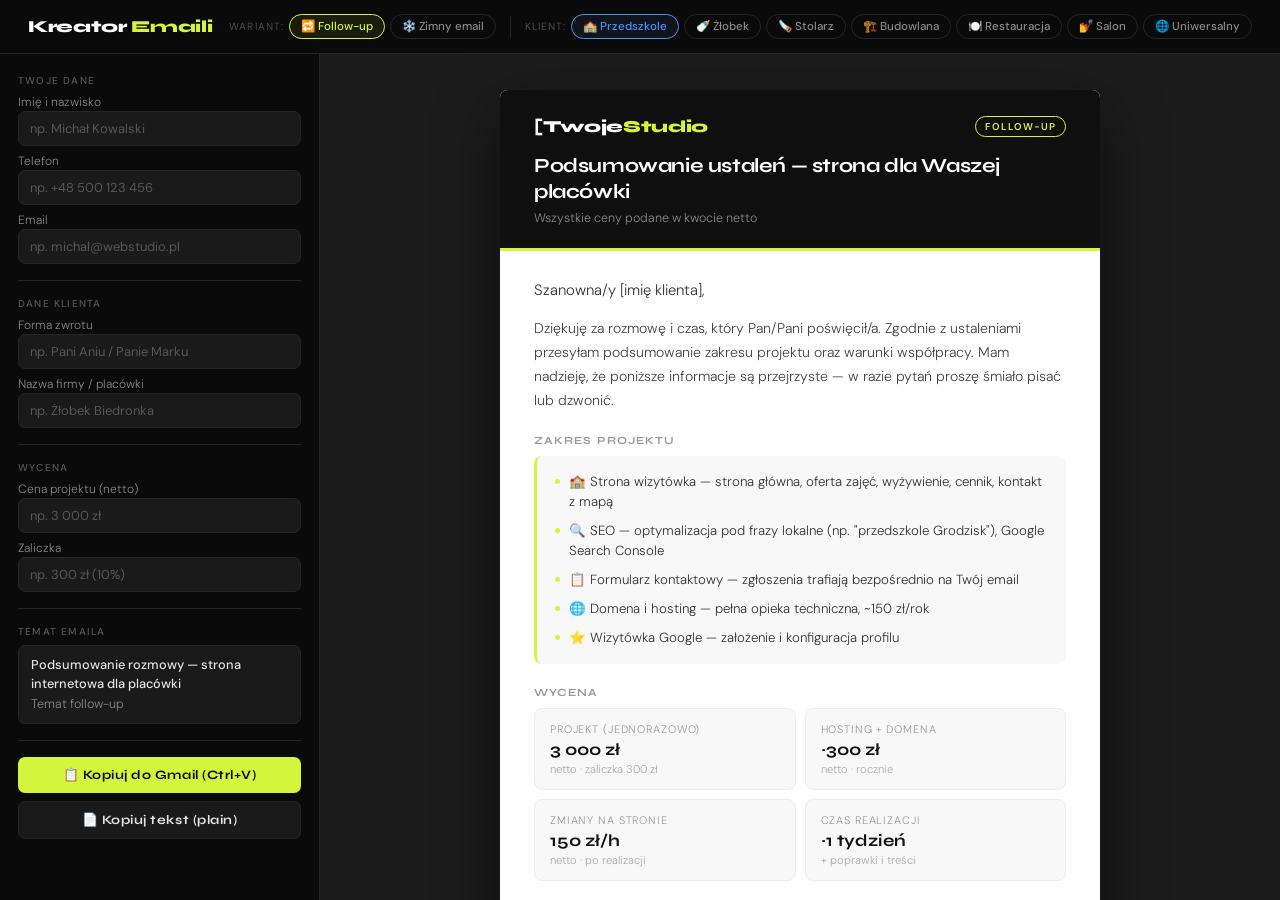
==== commit 26073cc0: "Update index.html" ====
--- a/index.html
+++ b/index.html
@@ -7,388 +7,88 @@
 <link href="https://fonts.googleapis.com/css2?family=Syne:wght@400;600;700;800&family=DM+Sans:ital,opsz,wght@0,9..40,300;0,9..40,400;0,9..40,500;1,9..40,300&display=swap" rel="stylesheet">
 <style>
 :root {
-  --bg: #0a0a0a;
-  --bg2: #131313;
-  --bg3: #1a1a1a;
-  --border: #252525;
-  --accent: #d4f53c;
-  --accent2: #4f8ef7;
-  --text: #e2e2e2;
-  --muted: #555;
-  --muted2: #888;
+  --bg: #0a0a0a; --bg2: #131313; --bg3: #1a1a1a;
+  --border: #252525; --accent: #d4f53c; --accent2: #4f8ef7;
+  --text: #e2e2e2; --muted: #555; --muted2: #888;
 }
 *, *::before, *::after { box-sizing: border-box; margin: 0; padding: 0; }
 html, body { height: 100%; }
-body {
-  background: var(--bg);
-  color: var(--text);
-  font-family: 'DM Sans', sans-serif;
-  font-weight: 300;
-  display: flex;
-  flex-direction: column;
-  min-height: 100vh;
-}
-.topbar {
-  display: flex;
-  align-items: center;
-  justify-content: space-between;
-  padding: 18px 32px;
-  border-bottom: 1px solid var(--border);
-  background: var(--bg);
-  position: sticky;
-  top: 0;
-  z-index: 200;
-  flex-wrap: wrap;
-  gap: 12px;
-}
-.topbar-title {
-  font-family: 'Syne', sans-serif;
-  font-weight: 800;
-  font-size: 1.15rem;
-  color: #fff;
-  letter-spacing: -0.02em;
-}
+body { background: var(--bg); color: var(--text); font-family: 'DM Sans', sans-serif; font-weight: 300; display: flex; flex-direction: column; min-height: 100vh; }
+
+.topbar { display: flex; align-items: center; justify-content: space-between; padding: 14px 28px; border-bottom: 1px solid var(--border); background: var(--bg); position: sticky; top: 0; z-index: 200; flex-wrap: wrap; gap: 10px; }
+.topbar-title { font-family: 'Syne', sans-serif; font-weight: 800; font-size: 1.05rem; color: #fff; letter-spacing: -0.02em; white-space: nowrap; }
 .topbar-title span { color: var(--accent); }
-.pill-group { display: flex; gap: 6px; flex-wrap: wrap; }
-.pill {
-  font-family: 'DM Sans', sans-serif;
-  font-size: 0.75rem;
-  font-weight: 500;
-  padding: 5px 13px;
-  border-radius: 20px;
-  border: 1px solid var(--border);
-  background: transparent;
-  color: var(--muted2);
-  cursor: pointer;
-  transition: all 0.15s;
-  white-space: nowrap;
-}
+.topbar-controls { display: flex; gap: 10px; align-items: center; flex-wrap: wrap; }
+.pill-group { display: flex; gap: 5px; flex-wrap: wrap; align-items: center; }
+.filter-label { font-size: 0.65rem; text-transform: uppercase; letter-spacing: 0.1em; color: var(--muted); white-space: nowrap; }
+.pill { font-family: 'DM Sans', sans-serif; font-size: 0.72rem; font-weight: 500; padding: 4px 11px; border-radius: 20px; border: 1px solid var(--border); background: transparent; color: var(--muted2); cursor: pointer; transition: all 0.15s; white-space: nowrap; }
 .pill:hover { border-color: #3a3a3a; color: var(--text); }
 .pill.active { border-color: var(--accent); color: var(--accent); background: rgba(212,245,60,0.08); }
 .pill.active-blue { border-color: var(--accent2); color: var(--accent2); background: rgba(79,142,247,0.08); }
-.sep { width: 1px; height: 24px; background: var(--border); margin: 0 4px; }
-.layout {
-  display: grid;
-  grid-template-columns: 340px 1fr;
-  flex: 1;
-  min-height: 0;
-}
-.sidebar {
-  border-right: 1px solid var(--border);
-  overflow-y: auto;
-  padding: 24px 20px;
-  display: flex;
-  flex-direction: column;
-  gap: 20px;
-}
-.sidebar-section-title {
-  font-size: 0.65rem;
-  text-transform: uppercase;
-  letter-spacing: 0.12em;
-  color: var(--muted);
-  margin-bottom: 8px;
-  font-weight: 500;
-}
-.field-group { display: flex; flex-direction: column; gap: 8px; }
-.field-label { font-size: 0.78rem; color: var(--muted2); margin-bottom: 2px; }
-.field-input {
-  background: var(--bg3);
-  border: 1px solid var(--border);
-  border-radius: 8px;
-  padding: 9px 12px;
-  font-family: 'DM Sans', sans-serif;
-  font-size: 0.83rem;
-  color: var(--text);
-  width: 100%;
-  transition: border-color 0.15s;
-  resize: vertical;
-}
+.sep { width: 1px; height: 22px; background: var(--border); margin: 0 4px; flex-shrink: 0; }
+
+.layout { display: grid; grid-template-columns: 320px 1fr; flex: 1; min-height: 0; }
+.sidebar { border-right: 1px solid var(--border); overflow-y: auto; padding: 20px 18px; display: flex; flex-direction: column; gap: 16px; }
+.sidebar-section-title { font-size: 0.63rem; text-transform: uppercase; letter-spacing: 0.12em; color: var(--muted); margin-bottom: 7px; font-weight: 500; }
+.field-group { display: flex; flex-direction: column; gap: 7px; }
+.field-label { font-size: 0.75rem; color: var(--muted2); margin-bottom: 1px; }
+.field-input { background: var(--bg3); border: 1px solid var(--border); border-radius: 7px; padding: 8px 11px; font-family: 'DM Sans', sans-serif; font-size: 0.81rem; color: var(--text); width: 100%; transition: border-color 0.15s; }
 .field-input:focus { outline: none; border-color: var(--accent); }
 .field-input::placeholder { color: var(--muted); }
 .divider-line { border: none; border-top: 1px solid var(--border); }
-.copy-btn {
-  width: 100%;
-  padding: 11px;
-  background: var(--accent);
-  border: none;
-  border-radius: 8px;
-  font-family: 'Syne', sans-serif;
-  font-weight: 700;
-  font-size: 0.82rem;
-  color: #0a0a0a;
-  cursor: pointer;
-  transition: opacity 0.15s, transform 0.1s;
-  letter-spacing: 0.04em;
-}
+.copy-btn { width: 100%; padding: 10px; background: var(--accent); border: none; border-radius: 7px; font-family: 'Syne', sans-serif; font-weight: 700; font-size: 0.8rem; color: #0a0a0a; cursor: pointer; transition: opacity 0.15s, transform 0.1s; letter-spacing: 0.04em; }
 .copy-btn:hover { opacity: 0.88; }
 .copy-btn:active { transform: scale(0.98); }
 .copy-btn.copied { background: #3ecf8e; }
-.subject-preview {
-  background: var(--bg3);
-  border: 1px solid var(--border);
-  border-radius: 8px;
-  padding: 10px 14px;
-  font-size: 0.8rem;
-  color: var(--muted2);
-  line-height: 1.5;
-}
-.subject-preview strong { color: var(--text); font-weight: 500; display: block; margin-bottom: 2px; }
-.preview-area {
-  background: #1c1c1c;
-  overflow-y: auto;
-  display: flex;
-  align-items: flex-start;
-  justify-content: center;
-  padding: 40px 24px;
-}
-.email-frame {
-  width: 100%;
-  max-width: 600px;
-  background: #fff;
-  border-radius: 8px;
-  overflow: hidden;
-  box-shadow: 0 20px 60px rgba(0,0,0,0.5);
-  font-family: Georgia, 'Times New Roman', serif;
-}
-.em-header {
-  background: #0f0f0f;
-  padding: 28px 36px 24px;
-  border-bottom: 3px solid #d4f53c;
-}
-.em-header-top {
-  display: flex;
-  align-items: center;
-  justify-content: space-between;
-  margin-bottom: 18px;
-}
-.em-logo {
-  font-family: 'Syne', sans-serif;
-  font-weight: 800;
-  font-size: 1.1rem;
-  color: #fff;
-  letter-spacing: -0.02em;
-}
+.copy-btn-secondary { background: var(--bg3); color: var(--text); border: 1px solid var(--border); margin-top: -8px; }
+.subject-preview { background: var(--bg3); border: 1px solid var(--border); border-radius: 7px; padding: 9px 12px; font-size: 0.78rem; color: var(--muted2); line-height: 1.5; }
+.subject-preview strong { color: var(--text); font-weight: 500; display: block; margin-bottom: 2px; font-size: 0.8rem; }
+
+.preview-area { background: #1c1c1c; overflow-y: auto; display: flex; align-items: flex-start; justify-content: center; padding: 36px 20px; }
+.email-frame { width: 100%; max-width: 600px; background: #fff; border-radius: 8px; overflow: hidden; box-shadow: 0 20px 60px rgba(0,0,0,0.5); }
+
+.em-header { background: #0f0f0f; padding: 26px 34px 22px; border-bottom: 3px solid #d4f53c; }
+.em-header-top { display: flex; align-items: center; justify-content: space-between; margin-bottom: 16px; }
+.em-logo { font-family: 'Syne', sans-serif; font-weight: 800; font-size: 1.05rem; color: #fff; letter-spacing: -0.02em; }
 .em-logo span { color: #d4f53c; }
-.em-badge {
-  font-size: 0.65rem;
-  font-family: 'DM Sans', sans-serif;
-  font-weight: 600;
-  text-transform: uppercase;
-  letter-spacing: 0.1em;
-  padding: 3px 10px;
-  border-radius: 20px;
-  border: 1px solid;
-}
+.em-badge { font-size: 0.62rem; font-family: 'DM Sans', sans-serif; font-weight: 600; text-transform: uppercase; letter-spacing: 0.1em; padding: 3px 9px; border-radius: 20px; border: 1px solid; }
 .em-badge.follow { border-color: #d4f53c; color: #d4f53c; }
 .em-badge.cold { border-color: #4f8ef7; color: #4f8ef7; }
-.em-headline {
-  color: #fff;
-  font-family: 'Syne', sans-serif;
-  font-weight: 700;
-  font-size: 1.35rem;
-  line-height: 1.3;
-  letter-spacing: -0.02em;
-}
-.em-sub {
-  color: #888;
-  font-family: 'DM Sans', sans-serif;
-  font-size: 0.8rem;
-  margin-top: 6px;
-  font-weight: 300;
-}
-.em-body { padding: 32px 36px; background: #fff; }
-.em-greeting {
-  font-size: 0.95rem;
-  color: #333;
-  margin-bottom: 16px;
-  line-height: 1.6;
-  font-family: 'DM Sans', sans-serif;
-}
-.em-intro {
-  font-size: 0.9rem;
-  color: #444;
-  line-height: 1.7;
-  margin-bottom: 24px;
-  font-family: 'DM Sans', sans-serif;
-}
-.em-section-title {
-  font-family: 'Syne', sans-serif;
-  font-weight: 700;
-  font-size: 0.7rem;
-  text-transform: uppercase;
-  letter-spacing: 0.1em;
-  color: #999;
-  margin-bottom: 10px;
-}
-.em-scope {
-  background: #f8f8f8;
-  border-radius: 8px;
-  padding: 18px 20px;
-  margin-bottom: 24px;
-  border-left: 3px solid #d4f53c;
-}
-.em-scope-item {
-  display: flex;
-  align-items: flex-start;
-  gap: 10px;
-  margin-bottom: 10px;
-  font-size: 0.85rem;
-  color: #333;
-  font-family: 'DM Sans', sans-serif;
-  line-height: 1.5;
-}
+.em-headline { color: #fff; font-family: 'Syne', sans-serif; font-weight: 700; font-size: 1.25rem; line-height: 1.3; letter-spacing: -0.02em; }
+.em-sub { color: #888; font-family: 'DM Sans', sans-serif; font-size: 0.78rem; margin-top: 5px; font-weight: 300; }
+.em-body { padding: 28px 34px; background: #fff; }
+.em-greeting { font-size: 0.93rem; color: #333; margin-bottom: 14px; line-height: 1.6; font-family: 'DM Sans', sans-serif; }
+.em-intro { font-size: 0.88rem; color: #444; line-height: 1.7; margin-bottom: 22px; font-family: 'DM Sans', sans-serif; }
+.em-section-title { font-family: 'Syne', sans-serif; font-weight: 700; font-size: 0.68rem; text-transform: uppercase; letter-spacing: 0.1em; color: #999; margin-bottom: 9px; }
+.em-scope { background: #f8f8f8; border-radius: 8px; padding: 16px 18px; margin-bottom: 22px; border-left: 3px solid #d4f53c; }
+.em-scope-item { display: flex; align-items: flex-start; gap: 9px; margin-bottom: 9px; font-size: 0.83rem; color: #333; font-family: 'DM Sans', sans-serif; line-height: 1.5; }
 .em-scope-item:last-child { margin-bottom: 0; }
-.em-scope-dot {
-  width: 6px;
-  height: 6px;
-  background: #d4f53c;
-  border-radius: 50%;
-  flex-shrink: 0;
-  margin-top: 6px;
-}
-.em-pricing {
-  display: grid;
-  grid-template-columns: 1fr 1fr;
-  gap: 10px;
-  margin-bottom: 24px;
-}
-.em-price-card {
-  background: #f8f8f8;
-  border-radius: 8px;
-  padding: 14px 16px;
-  border: 1px solid #eee;
-}
-.em-price-label {
-  font-size: 0.7rem;
-  text-transform: uppercase;
-  letter-spacing: 0.08em;
-  color: #999;
-  font-family: 'DM Sans', sans-serif;
-  margin-bottom: 4px;
-}
-.em-price-value {
-  font-family: 'Syne', sans-serif;
-  font-weight: 700;
-  font-size: 1.1rem;
-  color: #111;
-}
-.em-price-note {
-  font-size: 0.72rem;
-  color: #aaa;
-  font-family: 'DM Sans', sans-serif;
-  margin-top: 2px;
-}
-.em-cta-box {
-  background: #0f0f0f;
-  border-radius: 8px;
-  padding: 20px 24px;
-  margin-bottom: 24px;
-  display: flex;
-  align-items: center;
-  justify-content: space-between;
-  gap: 16px;
-  flex-wrap: wrap;
-}
-.em-cta-text {
-  font-size: 0.88rem;
-  color: #ccc;
-  font-family: 'DM Sans', sans-serif;
-  line-height: 1.5;
-  flex: 1;
-}
+.em-scope-dot { width: 5px; height: 5px; background: #d4f53c; border-radius: 50%; flex-shrink: 0; margin-top: 7px; }
+.em-pricing { display: grid; grid-template-columns: 1fr 1fr; gap: 9px; margin-bottom: 22px; }
+.em-price-card { background: #f8f8f8; border-radius: 8px; padding: 13px 15px; border: 1px solid #eee; }
+.em-price-label { font-size: 0.68rem; text-transform: uppercase; letter-spacing: 0.08em; color: #999; font-family: 'DM Sans', sans-serif; margin-bottom: 3px; }
+.em-price-value { font-family: 'Syne', sans-serif; font-weight: 700; font-size: 1.05rem; color: #111; }
+.em-price-note { font-size: 0.7rem; color: #aaa; font-family: 'DM Sans', sans-serif; margin-top: 2px; }
+.em-cta-box { background: #0f0f0f; border-radius: 8px; padding: 18px 22px; margin-bottom: 22px; display: flex; align-items: center; justify-content: space-between; gap: 14px; flex-wrap: wrap; }
+.em-cta-text { font-size: 0.85rem; color: #ccc; font-family: 'DM Sans', sans-serif; line-height: 1.5; flex: 1; }
 .em-cta-text strong { color: #fff; }
-.em-cta-btn {
-  background: #d4f53c;
-  color: #0a0a0a;
-  font-family: 'Syne', sans-serif;
-  font-weight: 700;
-  font-size: 0.75rem;
-  padding: 10px 20px;
-  border-radius: 6px;
-  text-decoration: none;
-  white-space: nowrap;
-  letter-spacing: 0.04em;
-  display: inline-block;
-}
-.em-needed { margin-bottom: 24px; }
-.em-needed-grid {
-  display: grid;
-  grid-template-columns: 1fr 1fr;
-  gap: 8px;
-}
-.em-needed-item {
-  display: flex;
-  align-items: center;
-  gap: 8px;
-  font-size: 0.8rem;
-  color: #555;
-  font-family: 'DM Sans', sans-serif;
-  background: #f8f8f8;
-  border-radius: 6px;
-  padding: 8px 10px;
-}
-.em-needed-icon { font-size: 0.85rem; flex-shrink: 0; }
-.em-closing {
-  font-size: 0.88rem;
-  color: #555;
-  line-height: 1.7;
-  margin-bottom: 20px;
-  font-family: 'DM Sans', sans-serif;
-}
-.em-sig {
-  border-top: 1px solid #eee;
-  padding-top: 18px;
-  display: flex;
-  align-items: center;
-  gap: 14px;
-}
-.em-sig-avatar {
-  width: 42px;
-  height: 42px;
-  border-radius: 50%;
-  background: #0f0f0f;
-  display: flex;
-  align-items: center;
-  justify-content: center;
-  font-family: 'Syne', sans-serif;
-  font-weight: 800;
-  font-size: 0.9rem;
-  color: #d4f53c;
-  flex-shrink: 0;
-}
-.em-sig-name {
-  font-family: 'Syne', sans-serif;
-  font-weight: 700;
-  font-size: 0.88rem;
-  color: #111;
-}
-.em-sig-role {
-  font-size: 0.75rem;
-  color: #999;
-  font-family: 'DM Sans', sans-serif;
-  margin-top: 1px;
-}
-.em-sig-contact {
-  font-size: 0.72rem;
-  color: #aaa;
-  font-family: 'DM Sans', sans-serif;
-  margin-top: 3px;
-}
-.em-footer {
-  background: #f5f5f5;
-  padding: 14px 36px;
-  text-align: center;
-  font-size: 0.72rem;
-  color: #bbb;
-  font-family: 'DM Sans', sans-serif;
-  border-top: 1px solid #eee;
-  line-height: 1.6;
-}
+.em-cta-btn { background: #d4f53c; color: #0a0a0a; font-family: 'Syne', sans-serif; font-weight: 700; font-size: 0.73rem; padding: 9px 18px; border-radius: 6px; text-decoration: none; white-space: nowrap; letter-spacing: 0.04em; display: inline-block; }
+.em-needed { margin-bottom: 22px; }
+.em-needed-grid { display: grid; grid-template-columns: 1fr 1fr; gap: 7px; }
+.em-needed-item { display: flex; align-items: center; gap: 7px; font-size: 0.78rem; color: #555; font-family: 'DM Sans', sans-serif; background: #f8f8f8; border-radius: 6px; padding: 7px 10px; }
+.em-closing { font-size: 0.86rem; color: #555; line-height: 1.7; margin-bottom: 18px; font-family: 'DM Sans', sans-serif; }
+.em-sig { border-top: 1px solid #eee; padding-top: 16px; display: flex; align-items: center; gap: 13px; }
+.em-sig-avatar { width: 40px; height: 40px; border-radius: 50%; background: #0f0f0f; display: flex; align-items: center; justify-content: center; font-family: 'Syne', sans-serif; font-weight: 800; font-size: 0.85rem; color: #d4f53c; flex-shrink: 0; }
+.em-sig-name { font-family: 'Syne', sans-serif; font-weight: 700; font-size: 0.85rem; color: #111; }
+.em-sig-role { font-size: 0.73rem; color: #999; font-family: 'DM Sans', sans-serif; margin-top: 1px; }
+.em-sig-contact { font-size: 0.7rem; color: #aaa; font-family: 'DM Sans', sans-serif; margin-top: 2px; }
+.em-footer { background: #f5f5f5; padding: 13px 34px; text-align: center; font-size: 0.7rem; color: #bbb; font-family: 'DM Sans', sans-serif; border-top: 1px solid #eee; line-height: 1.6; }
+
 @media (max-width: 820px) {
   .layout { grid-template-columns: 1fr; }
   .sidebar { border-right: none; border-bottom: 1px solid var(--border); }
-  .preview-area { padding: 20px 12px; }
-  .topbar { padding: 14px 16px; }
+  .preview-area { padding: 20px 10px; }
+  .topbar { padding: 12px 14px; }
 }
 </style>
 </head>
@@ -396,18 +96,22 @@
 
 <div class="topbar">
   <div class="topbar-title">Kreator <span>Emaili</span></div>
-  <div style="display:flex; gap:8px; align-items:center; flex-wrap:wrap;">
+  <div class="topbar-controls">
     <div class="pill-group">
-      <span style="font-size:0.7rem; color:var(--muted); text-transform:uppercase; letter-spacing:0.08em; align-self:center;">Wariant:</span>
-      <button class="pill active" onclick="setType('follow', this)">🔁 Follow-up</button>
-      <button class="pill" onclick="setType('cold', this)">❄️ Zimny email</button>
+      <span class="filter-label">Wariant:</span>
+      <button class="pill active" onclick="setType('follow',this)">🔁 Follow-up</button>
+      <button class="pill" onclick="setType('cold',this)">❄️ Zimny email</button>
     </div>
     <div class="sep"></div>
     <div class="pill-group">
-      <span style="font-size:0.7rem; color:var(--muted); text-transform:uppercase; letter-spacing:0.08em; align-self:center;">Klient:</span>
-      <button class="pill active-blue" onclick="setClient('przedszkole', this)">🏫 Przedszkole</button>
-      <button class="pill" onclick="setClient('stolarz', this)">🪚 Stolarz</button>
-      <button class="pill" onclick="setClient('universal', this)">🌐 Uniwersalny</button>
+      <span class="filter-label">Klient:</span>
+      <button class="pill active-blue" onclick="setClient('przedszkole',this)">🏫 Przedszkole</button>
+      <button class="pill" onclick="setClient('zlobek',this)">🍼 Żłobek</button>
+      <button class="pill" onclick="setClient('stolarz',this)">🪚 Stolarz</button>
+      <button class="pill" onclick="setClient('budowlana',this)">🏗️ Budowlana</button>
+      <button class="pill" onclick="setClient('restauracja',this)">🍽️ Restauracja</button>
+      <button class="pill" onclick="setClient('salon',this)">💅 Salon</button>
+      <button class="pill" onclick="setClient('universal',this)">🌐 Uniwersalny</button>
     </div>
   </div>
 </div>
@@ -417,67 +121,35 @@
     <div>
       <div class="sidebar-section-title">Twoje dane</div>
       <div class="field-group">
-        <div>
-          <div class="field-label">Twoje imię</div>
-          <input class="field-input" id="senderName" type="text" placeholder="np. Michał" oninput="render()">
-        </div>
-        <div>
-          <div class="field-label">Twój telefon</div>
-          <input class="field-input" id="senderPhone" type="text" placeholder="np. +48 500 123 456" oninput="render()">
-        </div>
-        <div>
-          <div class="field-label">Twój email</div>
-          <input class="field-input" id="senderEmail" type="text" placeholder="np. michal@webstudio.pl" oninput="render()">
-        </div>
-      </div>
-    </div>
-
+        <div><div class="field-label">Imię i nazwisko</div><input class="field-input" id="senderName" type="text" placeholder="np. Michał Kowalski" oninput="render()"></div>
+        <div><div class="field-label">Telefon</div><input class="field-input" id="senderPhone" type="text" placeholder="np. +48 500 123 456" oninput="render()"></div>
+        <div><div class="field-label">Email</div><input class="field-input" id="senderEmail" type="text" placeholder="np. michal@webstudio.pl" oninput="render()"></div>
+      </div>
+    </div>
     <hr class="divider-line">
-
     <div>
       <div class="sidebar-section-title">Dane klienta</div>
       <div class="field-group">
-        <div>
-          <div class="field-label">Imię / forma zwrotu</div>
-          <input class="field-input" id="clientName" type="text" placeholder="np. Pani Aniu / Panie Marku" oninput="render()">
-        </div>
-        <div>
-          <div class="field-label">Nazwa firmy / placówki</div>
-          <input class="field-input" id="clientFirm" type="text" placeholder="np. Przedszkole Słoneczko" oninput="render()">
-        </div>
-      </div>
-    </div>
-
+        <div><div class="field-label">Forma zwrotu</div><input class="field-input" id="clientName" type="text" placeholder="np. Pani Aniu / Panie Marku" oninput="render()"></div>
+        <div><div class="field-label">Nazwa firmy / placówki</div><input class="field-input" id="clientFirm" type="text" placeholder="np. Żłobek Biedronka" oninput="render()"></div>
+      </div>
+    </div>
     <hr class="divider-line">
-
     <div>
       <div class="sidebar-section-title">Wycena</div>
       <div class="field-group">
-        <div>
-          <div class="field-label">Cena projektu (netto)</div>
-          <input class="field-input" id="price" type="text" placeholder="np. 3 000 zł" oninput="render()">
-        </div>
-        <div>
-          <div class="field-label">Zaliczka</div>
-          <input class="field-input" id="deposit" type="text" placeholder="np. 300 zł (10%)" oninput="render()">
-        </div>
-      </div>
-    </div>
-
+        <div><div class="field-label">Cena projektu (netto)</div><input class="field-input" id="price" type="text" placeholder="np. 3 000 zł" oninput="render()"></div>
+        <div><div class="field-label">Zaliczka</div><input class="field-input" id="deposit" type="text" placeholder="np. 300 zł (10%)" oninput="render()"></div>
+      </div>
+    </div>
     <hr class="divider-line">
-
     <div>
-      <div class="sidebar-section-title">Podgląd tematu</div>
-      <div class="subject-preview" id="subjectBox">
-        <strong id="subjectLine">— — —</strong>
-        <span id="subjectHint"></span>
-      </div>
-    </div>
-
+      <div class="sidebar-section-title">Temat emaila</div>
+      <div class="subject-preview"><strong id="subjectLine">—</strong><span id="subjectHint"></span></div>
+    </div>
     <hr class="divider-line">
-
     <button class="copy-btn" id="copyBtn" onclick="copyEmail()">📋 Kopiuj do Gmail (Ctrl+V)</button>
-    <button class="copy-btn" style="background:var(--bg3); color:var(--text); border:1px solid var(--border); margin-top:-10px;" onclick="copyPlain()">📄 Kopiuj tekst (plain)</button>
+    <button class="copy-btn copy-btn-secondary" onclick="copyPlain()">📄 Kopiuj tekst (plain)</button>
   </div>
 
   <div class="preview-area">
@@ -492,7 +164,7 @@
 function setType(t, btn) {
   emailType = t;
   document.querySelectorAll('.topbar .pill').forEach(b => {
-    if(['🔁 Follow-up','❄️ Zimny email'].includes(b.textContent.trim())) b.className = 'pill';
+    if (['🔁 Follow-up','❄️ Zimny email'].includes(b.textContent.trim())) b.className = 'pill';
   });
   btn.classList.add('active');
   render();
@@ -501,129 +173,162 @@
 function setClient(c, btn) {
   clientType = c;
   document.querySelectorAll('.topbar .pill').forEach(b => {
-    if(['🏫 Przedszkole','🪚 Stolarz','🌐 Uniwersalny'].includes(b.textContent.trim())) b.className = 'pill';
+    if (['🏫 Przedszkole','🍼 Żłobek','🪚 Stolarz','🏗️ Budowlana','🍽️ Restauracja','💅 Salon','🌐 Uniwersalny'].includes(b.textContent.trim())) b.className = 'pill';
   });
   btn.classList.add('active-blue');
   render();
 }
 
-function v(id) {
-  return document.getElementById(id)?.value?.trim() || '';
-}
+function v(id) { return document.getElementById(id)?.value?.trim() || ''; }
+
+const DATA = {
+  przedszkole: {
+    scope: [
+      { icon: '🏫', text: 'Strona wizytówka — strona główna, oferta zajęć, wyżywienie, cennik, kontakt z mapą' },
+      { icon: '🔍', text: 'SEO — optymalizacja pod frazy lokalne (np. "przedszkole Grodzisk"), Google Search Console' },
+      { icon: '📋', text: 'Formularz kontaktowy — zgłoszenia trafiają bezpośrednio na Twój email' },
+      { icon: '🌐', text: 'Domena i hosting — pełna opieka techniczna, ~150 zł/rok' },
+      { icon: '⭐', text: 'Wizytówka Google — założenie i konfiguracja profilu' },
+    ],
+    needed: ['Zdjęcia placówki', 'Logo (jeśli brak — zrobimy)', 'Informacje o zajęciach', 'Cennik', 'Dane do polityki prywatności'],
+    headlines: { follow: (f) => `Podsumowanie ustaleń — strona dla ${f||'Waszej placówki'}`, cold: (f) => `Strona internetowa dla ${f||'Waszego przedszkola'} — propozycja` },
+    intros: {
+      follow: () => `Dziękuję za rozmowę i czas, który Pan/Pani poświęcił/a. Zgodnie z ustaleniami przesyłam podsumowanie zakresu projektu oraz warunki współpracy. Mam nadzieję, że poniższe informacje są przejrzyste — w razie pytań proszę śmiało pisać lub dzwonić.`,
+      cold: (f) => `Zwracam się do Państwa, ponieważ zauważyłem, że ${f||'Wasza placówka'} nie posiada jeszcze własnej strony internetowej — lub obecna mogłaby działać skuteczniej. Rodzice coraz częściej szukają informacji o przedszkolach w Google przed podjęciem decyzji. Chciałbym zaproponować rozwiązanie, które pozwoli Wam się wyróżnić i dotrzeć do nowych rodzin.`,
+    },
+    subjects: { follow: (f) => `Podsumowanie rozmowy — strona internetowa dla ${f||'placówki'}`, cold: (f) => `Strona internetowa dla ${f||'Waszego przedszkola'} — bezpłatna propozycja` },
+  },
+  zlobek: {
+    scope: [
+      { icon: '🍼', text: 'Strona wizytówka — strona główna, oferta, harmonogram dnia, galeria, cennik, kontakt' },
+      { icon: '🔍', text: 'SEO — optymalizacja pod frazy lokalne (np. "żłobek prywatny Warszawa"), Google Search Console' },
+      { icon: '📋', text: 'Formularz zapisu / kontaktowy — zgłoszenia i pytania trafiają na Twój email' },
+      { icon: '🌐', text: 'Domena i hosting — pełna opieka techniczna, ~150 zł/rok' },
+      { icon: '⭐', text: 'Wizytówka Google + profile na platformach (np. Przedszkolowo)' },
+    ],
+    needed: ['Zdjęcia placówki i sal', 'Logo (jeśli brak — zrobimy)', 'Opis oferty i harmonogram', 'Cennik / info o dofinansowaniu', 'Dane do polityki prywatności'],
+    headlines: { follow: (f) => `Podsumowanie ustaleń — strona dla ${f||'Waszego żłobka'}`, cold: (f) => `Strona internetowa dla ${f||'Waszego żłobka'} — propozycja` },
+    intros: {
+      follow: (f) => `Dziękuję za rozmowę — cieszę się, że mogę pomóc ${f||'Waszemu żłobkowi'} zaistnieć w internecie. Zgodnie z ustaleniami przesyłam pełne podsumowanie zakresu i warunki współpracy.`,
+      cold: (f) => `Piszę do Państwa, ponieważ zauważyłem, że ${f||'Wasz żłobek'} nie posiada jeszcze własnej strony internetowej. Rodzice szukający prywatnego żłobka w okolicy trafiają dziś przede wszystkim przez Google — dobra strona z odpowiednimi słowami kluczowymi może znacząco zwiększyć liczbę zapytań o wolne miejsca.`,
+    },
+    subjects: { follow: (f) => `Podsumowanie rozmowy — strona dla ${f||'żłobka'}`, cold: (f) => `Strona internetowa dla ${f||'Waszego żłobka'} — propozycja` },
+  },
+  stolarz: {
+    scope: [
+      { icon: '🪚', text: 'Strona wizytówka — strona główna, galeria realizacji, zakres usług, kontakt' },
+      { icon: '🔍', text: 'SEO — optymalizacja pod frazy lokalne (np. "stolarz na wymiar Poznań"), Google Search Console' },
+      { icon: '📋', text: 'Formularz wyceny — zapytania i zlecenia trafiają bezpośrednio na Twój email' },
+      { icon: '🌐', text: 'Domena i hosting — pełna opieka techniczna, ~150 zł/rok' },
+      { icon: '⭐', text: 'Embed opinii Google — opinie klientów widoczne bezpośrednio na stronie' },
+    ],
+    needed: ['Zdjęcia realizacji', 'Logo (jeśli brak — zrobimy)', 'Zakres usług / opis', 'Dane do polityki prywatności', 'Przykłady stron które się podobają'],
+    headlines: { follow: (f) => `Podsumowanie ustaleń — strona dla ${f||'Waszej firmy'}`, cold: (f) => `Więcej zleceń dzięki stronie — propozycja dla ${f||'Waszej firmy'}` },
+    intros: {
+      follow: () => `Dziękuję za rozmowę. Zgodnie z ustaleniami przesyłam podsumowanie propozycji oraz warunki współpracy. Zależy mi, żeby wszystko było jasne od początku — w razie pytań proszę śmiało pisać lub dzwonić.`,
+      cold: (f) => `Piszę do Państwa, ponieważ zauważyłem że ${f||'Wasza firma'} nie jest jeszcze widoczna w Google — a osoby szukające stolarza w okolicy trafiają do konkurencji. Chciałbym zaproponować prostą, skuteczną stronę z galerią realizacji, która to zmieni i zacznie przyciągać nowych klientów.`,
+    },
+    subjects: { follow: (f) => `Podsumowanie rozmowy — strona dla ${f||'firmy'}`, cold: (f) => `Więcej zleceń ze strony internetowej — propozycja dla ${f||'Waszej firmy'}` },
+  },
+  budowlana: {
+    scope: [
+      { icon: '🏗️', text: 'Strona wizytówka — strona główna, zakres usług, realizacje, o firmie, kontakt z mapą' },
+      { icon: '🔍', text: 'SEO — optymalizacja pod frazy lokalne (np. "firma remontowa Kraków"), Google Search Console' },
+      { icon: '📋', text: 'Formularz wyceny — klient opisuje zakres, Ty dostajesz zapytanie na email' },
+      { icon: '🌐', text: 'Domena i hosting — pełna opieka techniczna, ~150 zł/rok' },
+      { icon: '⭐', text: 'Wizytówka Google — założenie, konfiguracja i zbieranie opinii' },
+    ],
+    needed: ['Zdjęcia realizacji (przed/po)', 'Logo (jeśli brak — zrobimy)', 'Zakres usług', 'Obszar działania', 'Dane do polityki prywatności'],
+    headlines: { follow: (f) => `Podsumowanie ustaleń — strona dla ${f||'Waszej firmy'}`, cold: (f) => `Strona internetowa dla ${f||'Waszej firmy budowlanej'} — propozycja` },
+    intros: {
+      follow: () => `Dziękuję za rozmowę. Przesyłam podsumowanie zakresu i warunki — zależy mi żeby wszystko było przejrzyste od początku. W razie pytań proszę dzwonić lub pisać.`,
+      cold: (f) => `Piszę do Państwa, ponieważ firmy budowlane i remontowe z coraz większym skutkiem pozyskują klientów przez internet — a ${f||'Wasza firma'} nie jest jeszcze w Google. Ktoś szukający dziś ekipy remontowej w Waszej okolicy trafi do konkurencji. Mam gotowe rozwiązanie, które to zmieni.`,
+    },
+    subjects: { follow: (f) => `Podsumowanie rozmowy — strona dla ${f||'firmy'}`, cold: (f) => `Strona internetowa dla ${f||'Waszej firmy'} — propozycja` },
+  },
+  restauracja: {
+    scope: [
+      { icon: '🍽️', text: 'Strona wizytówka — menu, galeria, rezerwacje, o nas, kontakt z mapą i godzinami' },
+      { icon: '🔍', text: 'SEO — optymalizacja pod frazy lokalne (np. "restauracja włoska Wrocław"), Google Search Console' },
+      { icon: '📋', text: 'Formularz rezerwacji — gość wybiera datę, liczbę osób, dostajesz email' },
+      { icon: '🌐', text: 'Domena i hosting — pełna opieka techniczna, ~150 zł/rok' },
+      { icon: '⭐', text: 'Embed opinii Google + wizytówka Google — konfiguracja i aktualizacja' },
+    ],
+    needed: ['Zdjęcia sali i dań', 'Logo / identyfikacja wizualna', 'Menu (PDF lub tekst)', 'Godziny otwarcia', 'Dane do polityki prywatności'],
+    headlines: { follow: (f) => `Podsumowanie ustaleń — strona dla ${f||'Waszej restauracji'}`, cold: (f) => `Strona internetowa dla ${f||'Waszej restauracji'} — propozycja` },
+    intros: {
+      follow: () => `Dziękuję za rozmowę i Pana/Pani czas. Przesyłam podsumowanie zakresu projektu — mam nadzieję że wszystko jest jasne. W razie pytań proszę śmiało pisać lub dzwonić.`,
+      cold: (f) => `Piszę do Państwa, ponieważ ${f||'Wasza restauracja'} zasługuje na piękną stronę, która zachęci gości jeszcze zanim przestąpią próg. Większość osób szuka dziś miejsca na kolację przez Google — dobra strona z menu, zdjęciami i opcją rezerwacji online robi ogromną różnicę.`,
+    },
+    subjects: { follow: (f) => `Podsumowanie rozmowy — strona dla ${f||'restauracji'}`, cold: (f) => `Strona internetowa dla ${f||'Waszej restauracji'} — propozycja` },
+  },
+  salon: {
+    scope: [
+      { icon: '💅', text: 'Strona wizytówka — usługi z cennikiem, galeria efektów, rezerwacja, kontakt' },
+      { icon: '🔍', text: 'SEO — optymalizacja pod frazy lokalne (np. "salon urody Gdańsk"), Google Search Console' },
+      { icon: '📋', text: 'Formularz / link do rezerwacji online — integracja z Booksy lub własny formularz' },
+      { icon: '🌐', text: 'Domena i hosting — pełna opieka techniczna, ~150 zł/rok' },
+      { icon: '⭐', text: 'Embed opinii Google + wizytówka Google — konfiguracja profilu' },
+    ],
+    needed: ['Zdjęcia salonu i efektów', 'Logo (jeśli brak — zrobimy)', 'Lista usług z cenami', 'Link do Booksy (jeśli jest)', 'Dane do polityki prywatności'],
+    headlines: { follow: (f) => `Podsumowanie ustaleń — strona dla ${f||'Waszego salonu'}`, cold: (f) => `Strona internetowa dla ${f||'Waszego salonu'} — propozycja` },
+    intros: {
+      follow: () => `Dziękuję za rozmowę — cieszę się na współpracę! Przesyłam podsumowanie zakresu i warunki. W razie pytań lub wątpliwości proszę śmiało pisać lub dzwonić.`,
+      cold: (f) => `Piszę do Państwa z propozycją stworzenia profesjonalnej strony dla ${f||'Waszego salonu'}. Klientki szukają dziś salonów przez Google i Instagram — piękna strona z galerią efektów, cennikiem i opcją rezerwacji online to dziś standard, który realnie zwiększa liczbę nowych klientek.`,
+    },
+    subjects: { follow: (f) => `Podsumowanie rozmowy — strona dla ${f||'salonu'}`, cold: (f) => `Strona internetowa dla ${f||'Waszego salonu'} — propozycja` },
+  },
+  universal: {
+    scope: [
+      { icon: '💻', text: 'Strona wizytówka — strona główna, oferta, o firmie, kontakt z mapą' },
+      { icon: '🔍', text: 'SEO — optymalizacja pod frazy lokalne, konfiguracja Google Search Console' },
+      { icon: '📋', text: 'Formularz kontaktowy — zgłoszenia trafiają bezpośrednio na Twój email' },
+      { icon: '🌐', text: 'Domena i hosting — pełna opieka techniczna, ~150 zł/rok' },
+      { icon: '⭐', text: 'Wizytówka Google — założenie i optymalizacja profilu' },
+    ],
+    needed: ['Logo firmy', 'Zdjęcia / grafiki', 'Opis oferty i usług', 'Dane kontaktowe i adres', 'Dane do polityki prywatności'],
+    headlines: { follow: (f) => `Podsumowanie ustaleń — strona dla ${f||'Waszej firmy'}`, cold: (f) => `Propozycja strony internetowej dla ${f||'Waszej firmy'}` },
+    intros: {
+      follow: () => `Dziękuję za rozmowę i Pana/Pani czas. Przesyłam podsumowanie zakresu projektu oraz warunki współpracy — mam nadzieję, że poniższe informacje są przejrzyste i kompletne.`,
+      cold: (f) => `Piszę do Państwa z propozycją stworzenia profesjonalnej strony internetowej dla ${f||'Waszej firmy'}. Dobrze zaprojektowana strona to dziś podstawa widoczności w Google i pierwsze wrażenie dla potencjalnych klientów.`,
+    },
+    subjects: { follow: () => `Podsumowanie rozmowy — propozycja strony`, cold: (f) => `Profesjonalna strona internetowa — propozycja dla ${f||'Waszej firmy'}` },
+  },
+};
+
+const CLOSINGS = {
+  follow: `Proszę o potwierdzenie, czy zaproponowane warunki są akceptowalne. Po potwierdzeniu przesyłam umowę i od razu biorę się do pracy — orientacyjny czas realizacji to tydzień roboczy + ewentualne poprawki i uzupełnienie treści.\n\nW razie pytań pozostaję do dyspozycji.`,
+  cold: `Jeśli temat Państwa zainteresuje — chętnie porozmawiam, odpowiem na pytania lub pokażę przykłady realizacji. Wystarczy odpisać na tego maila lub zadzwonić.\n\nBez zobowiązań, bez presji.`,
+};
 
 function getContent() {
   const name = v('senderName') || '[Twoje imię]';
   const phone = v('senderPhone') || '[telefon]';
   const email = v('senderEmail') || '[email]';
   const client = v('clientName') || '[imię klienta]';
-  const firm = v('clientFirm') || '[nazwa firmy]';
+  const firm = v('clientFirm') || '';
   const price = v('price') || '3 000 zł';
   const deposit = v('deposit') || '300 zł';
-  const initials = name.split(' ').map(w=>w[0]).join('').slice(0,2).toUpperCase();
-
-  const scopes = {
-    przedszkole: [
-      { icon: '🏫', text: 'Strona wizytówka — strona główna, oferta zajęć, wyżywienie, cennik, kontakt z mapą' },
-      { icon: '🔍', text: 'SEO — optymalizacja pod frazy lokalne (np. "przedszkole [miasto]"), Google Search Console' },
-      { icon: '📋', text: 'Formularz kontaktowy — zgłoszenia trafiają od razu na Twój email' },
-      { icon: '🌐', text: 'Domena i hosting — opieka techniczna w cenie, ~150 zł/rok' },
-      { icon: '⭐', text: 'Wizytówka Google — założenie i konfiguracja profilu' },
-    ],
-    stolarz: [
-      { icon: '🪚', text: 'Strona wizytówka — strona główna, galeria realizacji, zakres usług, kontakt' },
-      { icon: '🔍', text: 'SEO — optymalizacja pod frazy lokalne (np. "stolarz [miasto]"), Google Search Console' },
-      { icon: '📋', text: 'Formularz kontaktowy / wycena — zapytania trafiają na Twój email' },
-      { icon: '🌐', text: 'Domena i hosting — opieka techniczna w cenie, ~150 zł/rok' },
-      { icon: '⭐', text: 'Opinie Google — embed opinii bezpośrednio na stronie' },
-    ],
-    universal: [
-      { icon: '💻', text: 'Strona wizytówka — strona główna, oferta, o firmie, kontakt z mapą' },
-      { icon: '🔍', text: 'SEO — optymalizacja pod frazy lokalne, konfiguracja Google Search Console' },
-      { icon: '📋', text: 'Formularz kontaktowy — zgłoszenia trafiają bezpośrednio na Twój email' },
-      { icon: '🌐', text: 'Domena i hosting — pełna opieka techniczna, ~150 zł/rok' },
-      { icon: '⭐', text: 'Wizytówka Google — założenie i optymalizacja profilu' },
-    ],
-  };
-
-  const needed = {
-    przedszkole: ['Zdjęcia placówki', 'Logo (jeśli brak — zrobimy)', 'Informacje o zajęciach', 'Cennik', 'Dane do polityki prywatności'],
-    stolarz: ['Zdjęcia realizacji', 'Logo (jeśli brak — zrobimy)', 'Zakres usług / opis', 'Dane do polityki prywatności', 'Przykłady stron które się podobają'],
-    universal: ['Logo firmy', 'Zdjęcia / grafiki', 'Opis oferty i usług', 'Dane kontaktowe i adres', 'Dane do polityki prywatności'],
-  };
-
-  const headlines = {
-    follow: {
-      przedszkole: 'Podsumowanie ustaleń — strona dla ' + (firm||'Waszej placówki'),
-      stolarz: 'Podsumowanie ustaleń — strona dla ' + (firm||'Waszej firmy'),
-      universal: 'Podsumowanie naszej rozmowy'
-    },
-    cold: {
-      przedszkole: 'Strona internetowa dla ' + (firm||'Waszego przedszkola') + ' — propozycja',
-      stolarz: 'Więcej zleceń dzięki stronie — propozycja dla ' + (firm||'Waszej firmy'),
-      universal: 'Propozycja strony internetowej dla ' + (firm||'Waszej firmy')
-    },
-  };
-
-  const intros = {
-    follow: {
-      przedszkole: `Dziękuję za rozmowę i czas, który Pan/Pani poświęcił/a. Zgodnie z ustaleniami przesyłam podsumowanie zakresu projektu oraz warunki współpracy. Mam nadzieję, że poniższe informacje są przejrzyste — w razie pytań proszę śmiało pisać lub dzwonić.`,
-      stolarz: `Dziękuję za rozmowę. Zgodnie z ustaleniami przesyłam podsumowanie propozycji oraz warunki współpracy. Zależy mi, żeby wszystko było jasne od początku — w razie pytań proszę śmiało pisać lub dzwonić.`,
-      universal: `Dziękuję za rozmowę i Pana/Pani czas. Przesyłam podsumowanie zakresu projektu oraz warunki współpracy — mam nadzieję, że poniższe informacje są przejrzyste i kompletne.`,
-    },
-    cold: {
-      przedszkole: `Zwracam się do Państwa, ponieważ zauważyłem, że ${firm||'Wasza placówka'} nie posiada jeszcze własnej strony internetowej — lub obecna mogłaby działać skuteczniej. Rodzice coraz częściej szukają informacji o przedszkolach w Google przed podjęciem decyzji. Chciałbym zaproponować rozwiązanie, które pozwoli Wam się wyróżnić i dotrzeć do nowych rodzin.`,
-      stolarz: `Piszę do Państwa, ponieważ zauważyłem że ${firm||'Wasza firma'} nie jest jeszcze widoczna w Google — a osoby szukające stolarza w okolicy trafiają do konkurencji. Chciałbym zaproponować prostą, skuteczną stronę, która to zmieni.`,
-      universal: `Piszę do Państwa z propozycją stworzenia profesjonalnej strony internetowej dla ${firm||'Waszej firmy'}. Dobrze zaprojektowana strona to dziś podstawa widoczności w Google i pierwsze wrażenie dla potencjalnych klientów.`,
-    },
-  };
-
-  const closings = {
-    follow: `Proszę o potwierdzenie, czy zaproponowane warunki są akceptowalne. Po potwierdzeniu przesyłam umowę i od razu biorę się do pracy — orientacyjny czas realizacji to tydzień + ewentualne poprawki.\n\nW razie pytań pozostaję do dyspozycji.`,
-    cold: `Jeśli temat Państwa zainteresuje — chętnie porozmawiam, odpowiem na pytania lub pokażę przykłady realizacji. Wystarczy odpisać na tego maila lub zadzwonić.\n\nBez zobowiązań, bez presji.`,
-  };
-
-  const subjects = {
-    follow: {
-      przedszkole: `Podsumowanie rozmowy — strona internetowa dla ${firm||'placówki'}`,
-      stolarz: `Podsumowanie rozmowy — strona dla ${firm||'firmy'}`,
-      universal: `Podsumowanie rozmowy — propozycja strony`
-    },
-    cold: {
-      przedszkole: `Strona internetowa dla ${firm||'Waszego przedszkola'} — bezpłatna propozycja`,
-      stolarz: `Więcej zleceń ze strony internetowej — propozycja dla ${firm||'Waszej firmy'}`,
-      universal: `Profesjonalna strona internetowa — propozycja dla ${firm||'Waszej firmy'}`
-    },
-  };
-
+  const initials = name.split(' ').map(w => w[0]).join('').slice(0,2).toUpperCase();
+  const d = DATA[clientType];
   return {
     name, phone, email, client, firm, price, deposit, initials,
-    scope: scopes[clientType],
-    needed: needed[clientType],
-    headline: headlines[emailType][clientType],
-    intro: intros[emailType][clientType],
-    closing: closings[emailType],
-    subject: subjects[emailType][clientType],
+    scope: d.scope, needed: d.needed,
+    headline: d.headlines[emailType](firm),
+    intro: d.intros[emailType](firm),
+    closing: CLOSINGS[emailType],
+    subject: d.subjects[emailType](firm),
     badgeLabel: emailType === 'follow' ? 'Follow-up' : 'Nowa propozycja',
   };
 }
 
 function render() {
   const d = getContent();
-
   document.getElementById('subjectLine').textContent = d.subject;
   document.getElementById('subjectHint').textContent = emailType === 'follow' ? 'Temat follow-up' : 'Temat zimny email';
-
-  const scopeHTML = d.scope.map(s => `
-    <div class="em-scope-item">
-      <div class="em-scope-dot"></div>
-      <div><strong style="font-weight:500;">${s.icon}</strong> ${s.text}</div>
-    </div>`).join('');
-
-  const neededHTML = d.needed.map(n => `
-    <div class="em-needed-item"><span class="em-needed-icon">□</span>${n}</div>`).join('');
-
-  const closingLines = d.closing.split('\n\n').map(p => `<p style="margin-bottom:12px;">${p}</p>`).join('');
-
+  const scopeHTML = d.scope.map(s => `<div class="em-scope-item"><div class="em-scope-dot"></div><div>${s.icon} ${s.text}</div></div>`).join('');
+  const neededHTML = d.needed.map(n => `<div class="em-needed-item">□ ${n}</div>`).join('');
+  const closingHTML = d.closing.split('\n\n').map(p => `<p style="margin-bottom:11px;">${p}</p>`).join('');
   document.getElementById('emailPreview').innerHTML = `
     <div class="em-header">
       <div class="em-header-top">
@@ -640,36 +345,18 @@
       <div class="em-scope">${scopeHTML}</div>
       <div class="em-section-title">Wycena</div>
       <div class="em-pricing">
-        <div class="em-price-card">
-          <div class="em-price-label">Projekt (jednorazowo)</div>
-          <div class="em-price-value">${d.price}</div>
-          <div class="em-price-note">netto · zaliczka ${d.deposit}</div>
-        </div>
-        <div class="em-price-card">
-          <div class="em-price-label">Hosting + domena</div>
-          <div class="em-price-value">~300 zł</div>
-          <div class="em-price-note">netto · rocznie</div>
-        </div>
-        <div class="em-price-card">
-          <div class="em-price-label">Zmiany na stronie</div>
-          <div class="em-price-value">150 zł/h</div>
-          <div class="em-price-note">netto · po realizacji</div>
-        </div>
-        <div class="em-price-card">
-          <div class="em-price-label">Czas realizacji</div>
-          <div class="em-price-value">~1 tydzień</div>
-          <div class="em-price-note">+ poprawki i treści</div>
-        </div>
+        <div class="em-price-card"><div class="em-price-label">Projekt (jednorazowo)</div><div class="em-price-value">${d.price}</div><div class="em-price-note">netto · zaliczka ${d.deposit}</div></div>
+        <div class="em-price-card"><div class="em-price-label">Hosting + domena</div><div class="em-price-value">~300 zł</div><div class="em-price-note">netto · rocznie</div></div>
+        <div class="em-price-card"><div class="em-price-label">Zmiany na stronie</div><div class="em-price-value">150 zł/h</div><div class="em-price-note">netto · po realizacji</div></div>
+        <div class="em-price-card"><div class="em-price-label">Czas realizacji</div><div class="em-price-value">~1 tydzień</div><div class="em-price-note">+ poprawki i treści</div></div>
       </div>
       <div class="em-section-title">Co będzie potrzebne z Państwa strony</div>
-      <div class="em-needed">
-        <div class="em-needed-grid">${neededHTML}</div>
-      </div>
+      <div class="em-needed"><div class="em-needed-grid">${neededHTML}</div></div>
       <div class="em-cta-box">
-        <div class="em-cta-text"><strong>Masz pytania?</strong> Zadzwoń lub odpisz na tego maila — odpowiem tego samego dnia.</div>
+        <div class="em-cta-text"><strong>Masz pytania?</strong> Zadzwoń lub odpisz — odpowiem tego samego dnia.</div>
         <a href="tel:${d.phone}" class="em-cta-btn">📞 ${d.phone||'Zadzwoń'}</a>
       </div>
-      <div class="em-closing">${closingLines}</div>
+      <div class="em-closing">${closingHTML}</div>
       <div class="em-sig">
         <div class="em-sig-avatar">${d.initials||'WS'}</div>
         <div>
@@ -682,31 +369,23 @@
     <div class="em-footer">
       Wszystkie kwoty podane są w cenach netto. Faktura Proforma przed rozpoczęciem prac, Faktura VAT po zapłacie.<br>
       W przypadku zakończenia współpracy przekazuję pełny dostęp do domeny, hostingu i kod źródłowy strony.
-    </div>
-  `;
+    </div>`;
 }
 
 async function copyEmail() {
   const btn = document.getElementById('copyBtn');
   const frame = document.getElementById('emailPreview');
-
-  const fullHtml = `<!DOCTYPE html><html><head><meta charset="UTF-8">
-<link href="https://fonts.googleapis.com/css2?family=Syne:wght@700;800&family=DM+Sans:wght@300;400;500&display=swap" rel="stylesheet">
-</head><body style="margin:0;padding:0;background:#ffffff;font-family:'DM Sans',sans-serif;">
-${frame.innerHTML}
-</body></html>`;
-
+  const fullHtml = `<!DOCTYPE html><html><head><meta charset="UTF-8"><link href="https://fonts.googleapis.com/css2?family=Syne:wght@700;800&family=DM+Sans:wght@300;400;500&display=swap" rel="stylesheet"></head><body style="margin:0;padding:0;background:#fff;font-family:'DM Sans',sans-serif;">${frame.innerHTML}</body></html>`;
   try {
     const blob = new Blob([fullHtml], { type: 'text/html' });
-    const item = new ClipboardItem({ 'text/html': blob });
-    await navigator.clipboard.write([item]);
+    await navigator.clipboard.write([new ClipboardItem({ 'text/html': blob })]);
     btn.textContent = '✅ Gotowe! Wklej w Gmail (Ctrl+V)';
     btn.classList.add('copied');
     setTimeout(() => { btn.textContent = '📋 Kopiuj do Gmail (Ctrl+V)'; btn.classList.remove('copied'); }, 3000);
   } catch (e) {
     try {
       await navigator.clipboard.writeText(fullHtml);
-      btn.textContent = '⚠️ Skopiowano HTML (użyj rozszerzenia)';
+      btn.textContent = '⚠️ Skopiowano HTML';
       setTimeout(() => { btn.textContent = '📋 Kopiuj do Gmail (Ctrl+V)'; }, 3000);
     } catch (e2) {
       btn.textContent = '❌ Błąd — spróbuj ręcznie';
@@ -722,7 +401,7 @@
   const text = `Temat: ${d.subject}\n\nSzanowna/y ${d.client},\n\n${d.intro}\n\nZAKRES PROJEKTU:\n${scopeText}\n\nWYCENA:\n  • Projekt: ${d.price} netto (zaliczka ${d.deposit})\n  • Hosting + domena: ~300 zł netto/rok\n  • Zmiany na stronie: 150 zł/h netto\n  • Czas realizacji: ~1 tydzień + poprawki\n\nCO BĘDZIE POTRZEBNE:\n${neededText}\n\n${d.closing}\n\n--\n${d.name}\n${d.phone}\n${d.email}`;
   navigator.clipboard.writeText(text).then(() => {
     const btn = document.querySelectorAll('.copy-btn')[1];
-    btn.textContent = '✅ Skopiowano tekst!';
+    btn.textContent = '✅ Skopiowano!';
     setTimeout(() => { btn.textContent = '📄 Kopiuj tekst (plain)'; }, 2000);
   });
 }
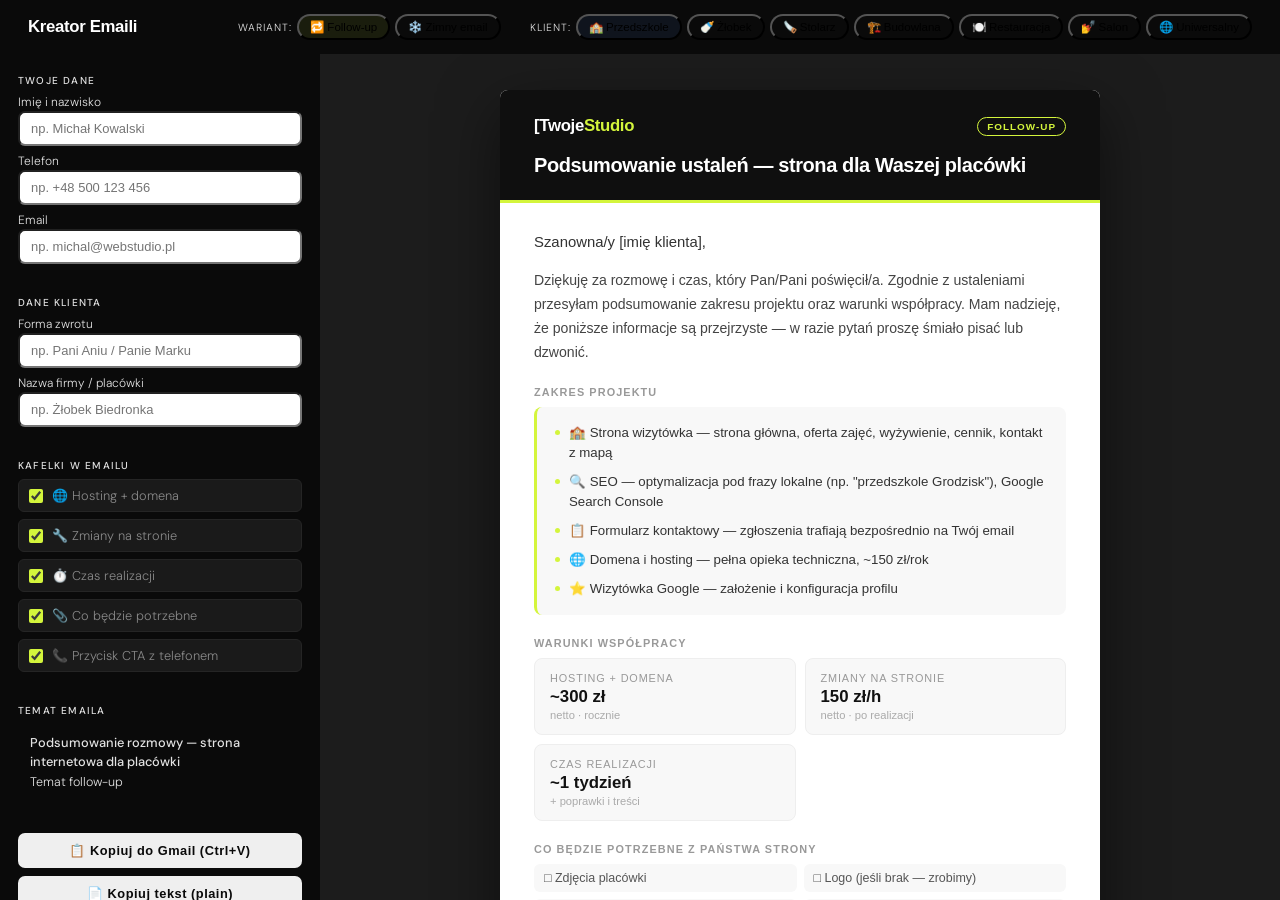
==== commit 6b16ddda: "Update index.html" ====
--- a/index.html
+++ b/index.html
@@ -1,4 +1,5 @@
 <!DOCTYPE html>
+
 <html lang="pl">
 <head>
 <meta charset="UTF-8">
@@ -15,82 +16,84 @@
 html, body { height: 100%; }
 body { background: var(--bg); color: var(--text); font-family: 'DM Sans', sans-serif; font-weight: 300; display: flex; flex-direction: column; min-height: 100vh; }
 
-.topbar { display: flex; align-items: center; justify-content: space-between; padding: 14px 28px; border-bottom: 1px solid var(--border); background: var(--bg); position: sticky; top: 0; z-index: 200; flex-wrap: wrap; gap: 10px; }
-.topbar-title { font-family: 'Syne', sans-serif; font-weight: 800; font-size: 1.05rem; color: #fff; letter-spacing: -0.02em; white-space: nowrap; }
-.topbar-title span { color: var(--accent); }
+.topbar { display: flex; align-items: center; justify-content: space-between; padding: 14px 28px; border-bottom: 1px solid var(–border); background: var(–bg); position: sticky; top: 0; z-index: 200; flex-wrap: wrap; gap: 10px; }
+.topbar-title { font-family: ‘Syne’, sans-serif; font-weight: 800; font-size: 1.05rem; color: #fff; letter-spacing: -0.02em; white-space: nowrap; }
+.topbar-title span { color: var(–accent); }
 .topbar-controls { display: flex; gap: 10px; align-items: center; flex-wrap: wrap; }
 .pill-group { display: flex; gap: 5px; flex-wrap: wrap; align-items: center; }
-.filter-label { font-size: 0.65rem; text-transform: uppercase; letter-spacing: 0.1em; color: var(--muted); white-space: nowrap; }
-.pill { font-family: 'DM Sans', sans-serif; font-size: 0.72rem; font-weight: 500; padding: 4px 11px; border-radius: 20px; border: 1px solid var(--border); background: transparent; color: var(--muted2); cursor: pointer; transition: all 0.15s; white-space: nowrap; }
-.pill:hover { border-color: #3a3a3a; color: var(--text); }
-.pill.active { border-color: var(--accent); color: var(--accent); background: rgba(212,245,60,0.08); }
-.pill.active-blue { border-color: var(--accent2); color: var(--accent2); background: rgba(79,142,247,0.08); }
-.sep { width: 1px; height: 22px; background: var(--border); margin: 0 4px; flex-shrink: 0; }
+.filter-label { font-size: 0.65rem; text-transform: uppercase; letter-spacing: 0.1em; color: var(–muted); white-space: nowrap; }
+.pill { font-family: ‘DM Sans’, sans-serif; font-size: 0.72rem; font-weight: 500; padding: 4px 11px; border-radius: 20px; border: 1px solid var(–border); background: transparent; color: var(–muted2); cursor: pointer; transition: all 0.15s; white-space: nowrap; }
+.pill:hover { border-color: #3a3a3a; color: var(–text); }
+.pill.active { border-color: var(–accent); color: var(–accent); background: rgba(212,245,60,0.08); }
+.pill.active-blue { border-color: var(–accent2); color: var(–accent2); background: rgba(79,142,247,0.08); }
+.sep { width: 1px; height: 22px; background: var(–border); margin: 0 4px; flex-shrink: 0; }
 
 .layout { display: grid; grid-template-columns: 320px 1fr; flex: 1; min-height: 0; }
-.sidebar { border-right: 1px solid var(--border); overflow-y: auto; padding: 20px 18px; display: flex; flex-direction: column; gap: 16px; }
-.sidebar-section-title { font-size: 0.63rem; text-transform: uppercase; letter-spacing: 0.12em; color: var(--muted); margin-bottom: 7px; font-weight: 500; }
+.sidebar { border-right: 1px solid var(–border); overflow-y: auto; padding: 20px 18px; display: flex; flex-direction: column; gap: 16px; }
+.sidebar-section-title { font-size: 0.63rem; text-transform: uppercase; letter-spacing: 0.12em; color: var(–muted); margin-bottom: 7px; font-weight: 500; }
 .field-group { display: flex; flex-direction: column; gap: 7px; }
-.field-label { font-size: 0.75rem; color: var(--muted2); margin-bottom: 1px; }
-.field-input { background: var(--bg3); border: 1px solid var(--border); border-radius: 7px; padding: 8px 11px; font-family: 'DM Sans', sans-serif; font-size: 0.81rem; color: var(--text); width: 100%; transition: border-color 0.15s; }
-.field-input:focus { outline: none; border-color: var(--accent); }
-.field-input::placeholder { color: var(--muted); }
-.divider-line { border: none; border-top: 1px solid var(--border); }
-.copy-btn { width: 100%; padding: 10px; background: var(--accent); border: none; border-radius: 7px; font-family: 'Syne', sans-serif; font-weight: 700; font-size: 0.8rem; color: #0a0a0a; cursor: pointer; transition: opacity 0.15s, transform 0.1s; letter-spacing: 0.04em; }
+.field-label { font-size: 0.75rem; color: var(–muted2); margin-bottom: 1px; }
+.field-input { background: var(–bg3); border: 1px solid var(–border); border-radius: 7px; padding: 8px 11px; font-family: ‘DM Sans’, sans-serif; font-size: 0.81rem; color: var(–text); width: 100%; transition: border-color 0.15s; }
+.field-input:focus { outline: none; border-color: var(–accent); }
+.field-input::placeholder { color: var(–muted); }
+.divider-line { border: none; border-top: 1px solid var(–border); }
+.copy-btn { width: 100%; padding: 10px; background: var(–accent); border: none; border-radius: 7px; font-family: ‘Syne’, sans-serif; font-weight: 700; font-size: 0.8rem; color: #0a0a0a; cursor: pointer; transition: opacity 0.15s, transform 0.1s; letter-spacing: 0.04em; }
 .copy-btn:hover { opacity: 0.88; }
 .copy-btn:active { transform: scale(0.98); }
 .copy-btn.copied { background: #3ecf8e; }
-.copy-btn-secondary { background: var(--bg3); color: var(--text); border: 1px solid var(--border); margin-top: -8px; }
-.subject-preview { background: var(--bg3); border: 1px solid var(--border); border-radius: 7px; padding: 9px 12px; font-size: 0.78rem; color: var(--muted2); line-height: 1.5; }
-.subject-preview strong { color: var(--text); font-weight: 500; display: block; margin-bottom: 2px; font-size: 0.8rem; }
+.copy-btn-secondary { background: var(–bg3); color: var(–text); border: 1px solid var(–border); margin-top: -8px; }
+.subject-preview { background: var(–bg3); border: 1px solid var(–border); border-radius: 7px; padding: 9px 12px; font-size: 0.78rem; color: var(–muted2); line-height: 1.5; }
+.subject-preview strong { color: var(–text); font-weight: 500; display: block; margin-bottom: 2px; font-size: 0.8rem; }
 
 .preview-area { background: #1c1c1c; overflow-y: auto; display: flex; align-items: flex-start; justify-content: center; padding: 36px 20px; }
 .email-frame { width: 100%; max-width: 600px; background: #fff; border-radius: 8px; overflow: hidden; box-shadow: 0 20px 60px rgba(0,0,0,0.5); }
 
+/* EMAIL STYLES */
 .em-header { background: #0f0f0f; padding: 26px 34px 22px; border-bottom: 3px solid #d4f53c; }
 .em-header-top { display: flex; align-items: center; justify-content: space-between; margin-bottom: 16px; }
-.em-logo { font-family: 'Syne', sans-serif; font-weight: 800; font-size: 1.05rem; color: #fff; letter-spacing: -0.02em; }
+.em-logo { font-family: ‘Syne’, sans-serif; font-weight: 800; font-size: 1.05rem; color: #fff; letter-spacing: -0.02em; }
 .em-logo span { color: #d4f53c; }
-.em-badge { font-size: 0.62rem; font-family: 'DM Sans', sans-serif; font-weight: 600; text-transform: uppercase; letter-spacing: 0.1em; padding: 3px 9px; border-radius: 20px; border: 1px solid; }
+.em-badge { font-size: 0.62rem; font-family: ‘DM Sans’, sans-serif; font-weight: 600; text-transform: uppercase; letter-spacing: 0.1em; padding: 3px 9px; border-radius: 20px; border: 1px solid; }
 .em-badge.follow { border-color: #d4f53c; color: #d4f53c; }
 .em-badge.cold { border-color: #4f8ef7; color: #4f8ef7; }
-.em-headline { color: #fff; font-family: 'Syne', sans-serif; font-weight: 700; font-size: 1.25rem; line-height: 1.3; letter-spacing: -0.02em; }
-.em-sub { color: #888; font-family: 'DM Sans', sans-serif; font-size: 0.78rem; margin-top: 5px; font-weight: 300; }
+.em-headline { color: #fff; font-family: ‘Syne’, sans-serif; font-weight: 700; font-size: 1.25rem; line-height: 1.3; letter-spacing: -0.02em; }
+.em-sub { color: #888; font-family: ‘DM Sans’, sans-serif; font-size: 0.78rem; margin-top: 5px; font-weight: 300; }
 .em-body { padding: 28px 34px; background: #fff; }
-.em-greeting { font-size: 0.93rem; color: #333; margin-bottom: 14px; line-height: 1.6; font-family: 'DM Sans', sans-serif; }
-.em-intro { font-size: 0.88rem; color: #444; line-height: 1.7; margin-bottom: 22px; font-family: 'DM Sans', sans-serif; }
-.em-section-title { font-family: 'Syne', sans-serif; font-weight: 700; font-size: 0.68rem; text-transform: uppercase; letter-spacing: 0.1em; color: #999; margin-bottom: 9px; }
+.em-greeting { font-size: 0.93rem; color: #333; margin-bottom: 14px; line-height: 1.6; font-family: ‘DM Sans’, sans-serif; }
+.em-intro { font-size: 0.88rem; color: #444; line-height: 1.7; margin-bottom: 22px; font-family: ‘DM Sans’, sans-serif; }
+.em-section-title { font-family: ‘Syne’, sans-serif; font-weight: 700; font-size: 0.68rem; text-transform: uppercase; letter-spacing: 0.1em; color: #999; margin-bottom: 9px; }
 .em-scope { background: #f8f8f8; border-radius: 8px; padding: 16px 18px; margin-bottom: 22px; border-left: 3px solid #d4f53c; }
-.em-scope-item { display: flex; align-items: flex-start; gap: 9px; margin-bottom: 9px; font-size: 0.83rem; color: #333; font-family: 'DM Sans', sans-serif; line-height: 1.5; }
+.em-scope-item { display: flex; align-items: flex-start; gap: 9px; margin-bottom: 9px; font-size: 0.83rem; color: #333; font-family: ‘DM Sans’, sans-serif; line-height: 1.5; }
 .em-scope-item:last-child { margin-bottom: 0; }
 .em-scope-dot { width: 5px; height: 5px; background: #d4f53c; border-radius: 50%; flex-shrink: 0; margin-top: 7px; }
 .em-pricing { display: grid; grid-template-columns: 1fr 1fr; gap: 9px; margin-bottom: 22px; }
 .em-price-card { background: #f8f8f8; border-radius: 8px; padding: 13px 15px; border: 1px solid #eee; }
-.em-price-label { font-size: 0.68rem; text-transform: uppercase; letter-spacing: 0.08em; color: #999; font-family: 'DM Sans', sans-serif; margin-bottom: 3px; }
-.em-price-value { font-family: 'Syne', sans-serif; font-weight: 700; font-size: 1.05rem; color: #111; }
-.em-price-note { font-size: 0.7rem; color: #aaa; font-family: 'DM Sans', sans-serif; margin-top: 2px; }
+.em-price-label { font-size: 0.68rem; text-transform: uppercase; letter-spacing: 0.08em; color: #999; font-family: ‘DM Sans’, sans-serif; margin-bottom: 3px; }
+.em-price-value { font-family: ‘Syne’, sans-serif; font-weight: 700; font-size: 1.05rem; color: #111; }
+.em-price-note { font-size: 0.7rem; color: #aaa; font-family: ‘DM Sans’, sans-serif; margin-top: 2px; }
 .em-cta-box { background: #0f0f0f; border-radius: 8px; padding: 18px 22px; margin-bottom: 22px; display: flex; align-items: center; justify-content: space-between; gap: 14px; flex-wrap: wrap; }
-.em-cta-text { font-size: 0.85rem; color: #ccc; font-family: 'DM Sans', sans-serif; line-height: 1.5; flex: 1; }
+.em-cta-text { font-size: 0.85rem; color: #ccc; font-family: ‘DM Sans’, sans-serif; line-height: 1.5; flex: 1; }
 .em-cta-text strong { color: #fff; }
-.em-cta-btn { background: #d4f53c; color: #0a0a0a; font-family: 'Syne', sans-serif; font-weight: 700; font-size: 0.73rem; padding: 9px 18px; border-radius: 6px; text-decoration: none; white-space: nowrap; letter-spacing: 0.04em; display: inline-block; }
+.em-cta-btn { background: #d4f53c; color: #0a0a0a; font-family: ‘Syne’, sans-serif; font-weight: 700; font-size: 0.73rem; padding: 9px 18px; border-radius: 6px; text-decoration: none; white-space: nowrap; letter-spacing: 0.04em; display: inline-block; }
 .em-needed { margin-bottom: 22px; }
 .em-needed-grid { display: grid; grid-template-columns: 1fr 1fr; gap: 7px; }
-.em-needed-item { display: flex; align-items: center; gap: 7px; font-size: 0.78rem; color: #555; font-family: 'DM Sans', sans-serif; background: #f8f8f8; border-radius: 6px; padding: 7px 10px; }
-.em-closing { font-size: 0.86rem; color: #555; line-height: 1.7; margin-bottom: 18px; font-family: 'DM Sans', sans-serif; }
+.em-needed-item { display: flex; align-items: center; gap: 7px; font-size: 0.78rem; color: #555; font-family: ‘DM Sans’, sans-serif; background: #f8f8f8; border-radius: 6px; padding: 7px 10px; }
+.em-closing { font-size: 0.86rem; color: #555; line-height: 1.7; margin-bottom: 18px; font-family: ‘DM Sans’, sans-serif; }
 .em-sig { border-top: 1px solid #eee; padding-top: 16px; display: flex; align-items: center; gap: 13px; }
-.em-sig-avatar { width: 40px; height: 40px; border-radius: 50%; background: #0f0f0f; display: flex; align-items: center; justify-content: center; font-family: 'Syne', sans-serif; font-weight: 800; font-size: 0.85rem; color: #d4f53c; flex-shrink: 0; }
-.em-sig-name { font-family: 'Syne', sans-serif; font-weight: 700; font-size: 0.85rem; color: #111; }
-.em-sig-role { font-size: 0.73rem; color: #999; font-family: 'DM Sans', sans-serif; margin-top: 1px; }
-.em-sig-contact { font-size: 0.7rem; color: #aaa; font-family: 'DM Sans', sans-serif; margin-top: 2px; }
-.em-footer { background: #f5f5f5; padding: 13px 34px; text-align: center; font-size: 0.7rem; color: #bbb; font-family: 'DM Sans', sans-serif; border-top: 1px solid #eee; line-height: 1.6; }
+.em-sig-avatar { width: 40px; height: 40px; border-radius: 50%; background: #0f0f0f; display: flex; align-items: center; justify-content: center; font-family: ‘Syne’, sans-serif; font-weight: 800; font-size: 0.85rem; color: #d4f53c; flex-shrink: 0; }
+.em-sig-name { font-family: ‘Syne’, sans-serif; font-weight: 700; font-size: 0.85rem; color: #111; }
+.em-sig-role { font-size: 0.73rem; color: #999; font-family: ‘DM Sans’, sans-serif; margin-top: 1px; }
+.em-sig-contact { font-size: 0.7rem; color: #aaa; font-family: ‘DM Sans’, sans-serif; margin-top: 2px; }
+.em-footer { background: #f5f5f5; padding: 13px 34px; text-align: center; font-size: 0.7rem; color: #bbb; font-family: ‘DM Sans’, sans-serif; border-top: 1px solid #eee; line-height: 1.6; }
 
 @media (max-width: 820px) {
-  .layout { grid-template-columns: 1fr; }
-  .sidebar { border-right: none; border-bottom: 1px solid var(--border); }
-  .preview-area { padding: 20px 10px; }
-  .topbar { padding: 12px 14px; }
+.layout { grid-template-columns: 1fr; }
+.sidebar { border-right: none; border-bottom: 1px solid var(–border); }
+.preview-area { padding: 20px 10px; }
+.topbar { padding: 12px 14px; }
 }
 </style>
+
 </head>
 <body>
 
@@ -136,10 +139,28 @@
     </div>
     <hr class="divider-line">
     <div>
-      <div class="sidebar-section-title">Wycena</div>
-      <div class="field-group">
-        <div><div class="field-label">Cena projektu (netto)</div><input class="field-input" id="price" type="text" placeholder="np. 3 000 zł" oninput="render()"></div>
-        <div><div class="field-label">Zaliczka</div><input class="field-input" id="deposit" type="text" placeholder="np. 300 zł (10%)" oninput="render()"></div>
+      <div class="sidebar-section-title">Kafelki w emailu</div>
+      <div class="field-group" style="gap:7px;">
+        <label style="display:flex;align-items:center;gap:9px;cursor:pointer;font-size:0.8rem;color:var(--muted2);padding:7px 10px;background:var(--bg3);border-radius:6px;border:1px solid var(--border);">
+          <input type="checkbox" id="chk-hosting" onchange="render()" checked style="accent-color:var(--accent);width:14px;height:14px;flex-shrink:0;">
+          🌐 Hosting + domena
+        </label>
+        <label style="display:flex;align-items:center;gap:9px;cursor:pointer;font-size:0.8rem;color:var(--muted2);padding:7px 10px;background:var(--bg3);border-radius:6px;border:1px solid var(--border);">
+          <input type="checkbox" id="chk-changes" onchange="render()" checked style="accent-color:var(--accent);width:14px;height:14px;flex-shrink:0;">
+          🔧 Zmiany na stronie
+        </label>
+        <label style="display:flex;align-items:center;gap:9px;cursor:pointer;font-size:0.8rem;color:var(--muted2);padding:7px 10px;background:var(--bg3);border-radius:6px;border:1px solid var(--border);">
+          <input type="checkbox" id="chk-time" onchange="render()" checked style="accent-color:var(--accent);width:14px;height:14px;flex-shrink:0;">
+          ⏱️ Czas realizacji
+        </label>
+        <label style="display:flex;align-items:center;gap:9px;cursor:pointer;font-size:0.8rem;color:var(--muted2);padding:7px 10px;background:var(--bg3);border-radius:6px;border:1px solid var(--border);">
+          <input type="checkbox" id="chk-needed" onchange="render()" checked style="accent-color:var(--accent);width:14px;height:14px;flex-shrink:0;">
+          📎 Co będzie potrzebne
+        </label>
+        <label style="display:flex;align-items:center;gap:9px;cursor:pointer;font-size:0.8rem;color:var(--muted2);padding:7px 10px;background:var(--bg3);border-radius:6px;border:1px solid var(--border);">
+          <input type="checkbox" id="chk-cta" onchange="render()" checked style="accent-color:var(--accent);width:14px;height:14px;flex-shrink:0;">
+          📞 Przycisk CTA z telefonem
+        </label>
       </div>
     </div>
     <hr class="divider-line">
@@ -183,6 +204,7 @@
 
 const DATA = {
   przedszkole: {
+    icon: '🏫',
     scope: [
       { icon: '🏫', text: 'Strona wizytówka — strona główna, oferta zajęć, wyżywienie, cennik, kontakt z mapą' },
       { icon: '🔍', text: 'SEO — optymalizacja pod frazy lokalne (np. "przedszkole Grodzisk"), Google Search Console' },
@@ -199,6 +221,7 @@
     subjects: { follow: (f) => `Podsumowanie rozmowy — strona internetowa dla ${f||'placówki'}`, cold: (f) => `Strona internetowa dla ${f||'Waszego przedszkola'} — bezpłatna propozycja` },
   },
   zlobek: {
+    icon: '🍼',
     scope: [
       { icon: '🍼', text: 'Strona wizytówka — strona główna, oferta, harmonogram dnia, galeria, cennik, kontakt' },
       { icon: '🔍', text: 'SEO — optymalizacja pod frazy lokalne (np. "żłobek prywatny Warszawa"), Google Search Console' },
@@ -215,6 +238,7 @@
     subjects: { follow: (f) => `Podsumowanie rozmowy — strona dla ${f||'żłobka'}`, cold: (f) => `Strona internetowa dla ${f||'Waszego żłobka'} — propozycja` },
   },
   stolarz: {
+    icon: '🪚',
     scope: [
       { icon: '🪚', text: 'Strona wizytówka — strona główna, galeria realizacji, zakres usług, kontakt' },
       { icon: '🔍', text: 'SEO — optymalizacja pod frazy lokalne (np. "stolarz na wymiar Poznań"), Google Search Console' },
@@ -231,6 +255,7 @@
     subjects: { follow: (f) => `Podsumowanie rozmowy — strona dla ${f||'firmy'}`, cold: (f) => `Więcej zleceń ze strony internetowej — propozycja dla ${f||'Waszej firmy'}` },
   },
   budowlana: {
+    icon: '🏗️',
     scope: [
       { icon: '🏗️', text: 'Strona wizytówka — strona główna, zakres usług, realizacje, o firmie, kontakt z mapą' },
       { icon: '🔍', text: 'SEO — optymalizacja pod frazy lokalne (np. "firma remontowa Kraków"), Google Search Console' },
@@ -247,6 +272,7 @@
     subjects: { follow: (f) => `Podsumowanie rozmowy — strona dla ${f||'firmy'}`, cold: (f) => `Strona internetowa dla ${f||'Waszej firmy'} — propozycja` },
   },
   restauracja: {
+    icon: '🍽️',
     scope: [
       { icon: '🍽️', text: 'Strona wizytówka — menu, galeria, rezerwacje, o nas, kontakt z mapą i godzinami' },
       { icon: '🔍', text: 'SEO — optymalizacja pod frazy lokalne (np. "restauracja włoska Wrocław"), Google Search Console' },
@@ -258,11 +284,12 @@
     headlines: { follow: (f) => `Podsumowanie ustaleń — strona dla ${f||'Waszej restauracji'}`, cold: (f) => `Strona internetowa dla ${f||'Waszej restauracji'} — propozycja` },
     intros: {
       follow: () => `Dziękuję za rozmowę i Pana/Pani czas. Przesyłam podsumowanie zakresu projektu — mam nadzieję że wszystko jest jasne. W razie pytań proszę śmiało pisać lub dzwonić.`,
-      cold: (f) => `Piszę do Państwa, ponieważ ${f||'Wasza restauracja'} zasługuje na piękną stronę, która zachęci gości jeszcze zanim przestąpią próg. Większość osób szuka dziś miejsca na kolację przez Google — dobra strona z menu, zdjęciami i opcją rezerwacji online robi ogromną różnicę.`,
+      cold: (f) => `Piszę do Państwa, ponieważ ${f||'Wasza restauracja'} zasługuje na piękną stronę, która zachęci gości jeszcze zanim przestąpią próg. Większość osób szuka dziś miejsca na kolację przez Google — dobra strona z menu, zdjęciami i opcją rezerwacji robi ogromną różnicę.`,
     },
     subjects: { follow: (f) => `Podsumowanie rozmowy — strona dla ${f||'restauracji'}`, cold: (f) => `Strona internetowa dla ${f||'Waszej restauracji'} — propozycja` },
   },
   salon: {
+    icon: '💅',
     scope: [
       { icon: '💅', text: 'Strona wizytówka — usługi z cennikiem, galeria efektów, rezerwacja, kontakt' },
       { icon: '🔍', text: 'SEO — optymalizacja pod frazy lokalne (np. "salon urody Gdańsk"), Google Search Console' },
@@ -279,6 +306,7 @@
     subjects: { follow: (f) => `Podsumowanie rozmowy — strona dla ${f||'salonu'}`, cold: (f) => `Strona internetowa dla ${f||'Waszego salonu'} — propozycja` },
   },
   universal: {
+    icon: '🌐',
     scope: [
       { icon: '💻', text: 'Strona wizytówka — strona główna, oferta, o firmie, kontakt z mapą' },
       { icon: '🔍', text: 'SEO — optymalizacja pod frazy lokalne, konfiguracja Google Search Console' },
@@ -292,7 +320,7 @@
       follow: () => `Dziękuję za rozmowę i Pana/Pani czas. Przesyłam podsumowanie zakresu projektu oraz warunki współpracy — mam nadzieję, że poniższe informacje są przejrzyste i kompletne.`,
       cold: (f) => `Piszę do Państwa z propozycją stworzenia profesjonalnej strony internetowej dla ${f||'Waszej firmy'}. Dobrze zaprojektowana strona to dziś podstawa widoczności w Google i pierwsze wrażenie dla potencjalnych klientów.`,
     },
-    subjects: { follow: () => `Podsumowanie rozmowy — propozycja strony`, cold: (f) => `Profesjonalna strona internetowa — propozycja dla ${f||'Waszej firmy'}` },
+    subjects: { follow: (f) => `Podsumowanie rozmowy — propozycja strony`, cold: (f) => `Profesjonalna strona internetowa — propozycja dla ${f||'Waszej firmy'}` },
   },
 };
 
@@ -307,13 +335,21 @@
   const email = v('senderEmail') || '[email]';
   const client = v('clientName') || '[imię klienta]';
   const firm = v('clientFirm') || '';
-  const price = v('price') || '3 000 zł';
-  const deposit = v('deposit') || '300 zł';
   const initials = name.split(' ').map(w => w[0]).join('').slice(0,2).toUpperCase();
   const d = DATA[clientType];
+
+  const modules = {
+    hosting: document.getElementById('chk-hosting')?.checked ?? true,
+    changes: document.getElementById('chk-changes')?.checked ?? true,
+    time:    document.getElementById('chk-time')?.checked ?? true,
+    needed:  document.getElementById('chk-needed')?.checked ?? true,
+    cta:     document.getElementById('chk-cta')?.checked ?? true,
+  };
+
   return {
-    name, phone, email, client, firm, price, deposit, initials,
-    scope: d.scope, needed: d.needed,
+    name, phone, email, client, firm, initials, modules,
+    scope: d.scope,
+    needed: d.needed,
     headline: d.headlines[emailType](firm),
     intro: d.intros[emailType](firm),
     closing: CLOSINGS[emailType],
@@ -326,9 +362,26 @@
   const d = getContent();
   document.getElementById('subjectLine').textContent = d.subject;
   document.getElementById('subjectHint').textContent = emailType === 'follow' ? 'Temat follow-up' : 'Temat zimny email';
+
   const scopeHTML = d.scope.map(s => `<div class="em-scope-item"><div class="em-scope-dot"></div><div>${s.icon} ${s.text}</div></div>`).join('');
   const neededHTML = d.needed.map(n => `<div class="em-needed-item">□ ${n}</div>`).join('');
   const closingHTML = d.closing.split('\n\n').map(p => `<p style="margin-bottom:11px;">${p}</p>`).join('');
+
+  // Kafelki — tylko te zaznaczone
+  const cards = [];
+  if (d.modules.hosting) cards.push(`<div class="em-price-card"><div class="em-price-label">Hosting + domena</div><div class="em-price-value">~300 zł</div><div class="em-price-note">netto · rocznie</div></div>`);
+  if (d.modules.changes) cards.push(`<div class="em-price-card"><div class="em-price-label">Zmiany na stronie</div><div class="em-price-value">150 zł/h</div><div class="em-price-note">netto · po realizacji</div></div>`);
+  if (d.modules.time)    cards.push(`<div class="em-price-card"><div class="em-price-label">Czas realizacji</div><div class="em-price-value">~1 tydzień</div><div class="em-price-note">+ poprawki i treści</div></div>`);
+  const pricingBlock = cards.length ? `<div class="em-section-title">Warunki współpracy</div><div class="em-pricing">${cards.join('')}</div>` : '';
+
+  const neededBlock = d.modules.needed
+    ? `<div class="em-section-title">Co będzie potrzebne z Państwa strony</div><div class="em-needed"><div class="em-needed-grid">${neededHTML}</div></div>`
+    : '';
+
+  const ctaBlock = d.modules.cta
+    ? `<div class="em-cta-box"><div class="em-cta-text"><strong>Masz pytania?</strong> Zadzwoń lub odpisz — odpowiem tego samego dnia.</div><a href="tel:${d.phone}" class="em-cta-btn">📞 ${d.phone||'Zadzwoń'}</a></div>`
+    : '';
+
   document.getElementById('emailPreview').innerHTML = `
     <div class="em-header">
       <div class="em-header-top">
@@ -336,26 +389,15 @@
         <div class="em-badge ${emailType}">${d.badgeLabel}</div>
       </div>
       <div class="em-headline">${d.headline}</div>
-      <div class="em-sub">Wszystkie ceny podane w kwocie netto</div>
     </div>
     <div class="em-body">
       <p class="em-greeting">Szanowna/y ${d.client},</p>
       <p class="em-intro">${d.intro}</p>
       <div class="em-section-title">Zakres projektu</div>
       <div class="em-scope">${scopeHTML}</div>
-      <div class="em-section-title">Wycena</div>
-      <div class="em-pricing">
-        <div class="em-price-card"><div class="em-price-label">Projekt (jednorazowo)</div><div class="em-price-value">${d.price}</div><div class="em-price-note">netto · zaliczka ${d.deposit}</div></div>
-        <div class="em-price-card"><div class="em-price-label">Hosting + domena</div><div class="em-price-value">~300 zł</div><div class="em-price-note">netto · rocznie</div></div>
-        <div class="em-price-card"><div class="em-price-label">Zmiany na stronie</div><div class="em-price-value">150 zł/h</div><div class="em-price-note">netto · po realizacji</div></div>
-        <div class="em-price-card"><div class="em-price-label">Czas realizacji</div><div class="em-price-value">~1 tydzień</div><div class="em-price-note">+ poprawki i treści</div></div>
-      </div>
-      <div class="em-section-title">Co będzie potrzebne z Państwa strony</div>
-      <div class="em-needed"><div class="em-needed-grid">${neededHTML}</div></div>
-      <div class="em-cta-box">
-        <div class="em-cta-text"><strong>Masz pytania?</strong> Zadzwoń lub odpisz — odpowiem tego samego dnia.</div>
-        <a href="tel:${d.phone}" class="em-cta-btn">📞 ${d.phone||'Zadzwoń'}</a>
-      </div>
+      ${pricingBlock}
+      ${neededBlock}
+      ${ctaBlock}
       <div class="em-closing">${closingHTML}</div>
       <div class="em-sig">
         <div class="em-sig-avatar">${d.initials||'WS'}</div>
@@ -367,7 +409,6 @@
       </div>
     </div>
     <div class="em-footer">
-      Wszystkie kwoty podane są w cenach netto. Faktura Proforma przed rozpoczęciem prac, Faktura VAT po zapłacie.<br>
       W przypadku zakończenia współpracy przekazuję pełny dostęp do domeny, hostingu i kod źródłowy strony.
     </div>`;
 }
@@ -408,5 +449,6 @@
 
 render();
 </script>
+
 </body>
-</html>
+</html>
